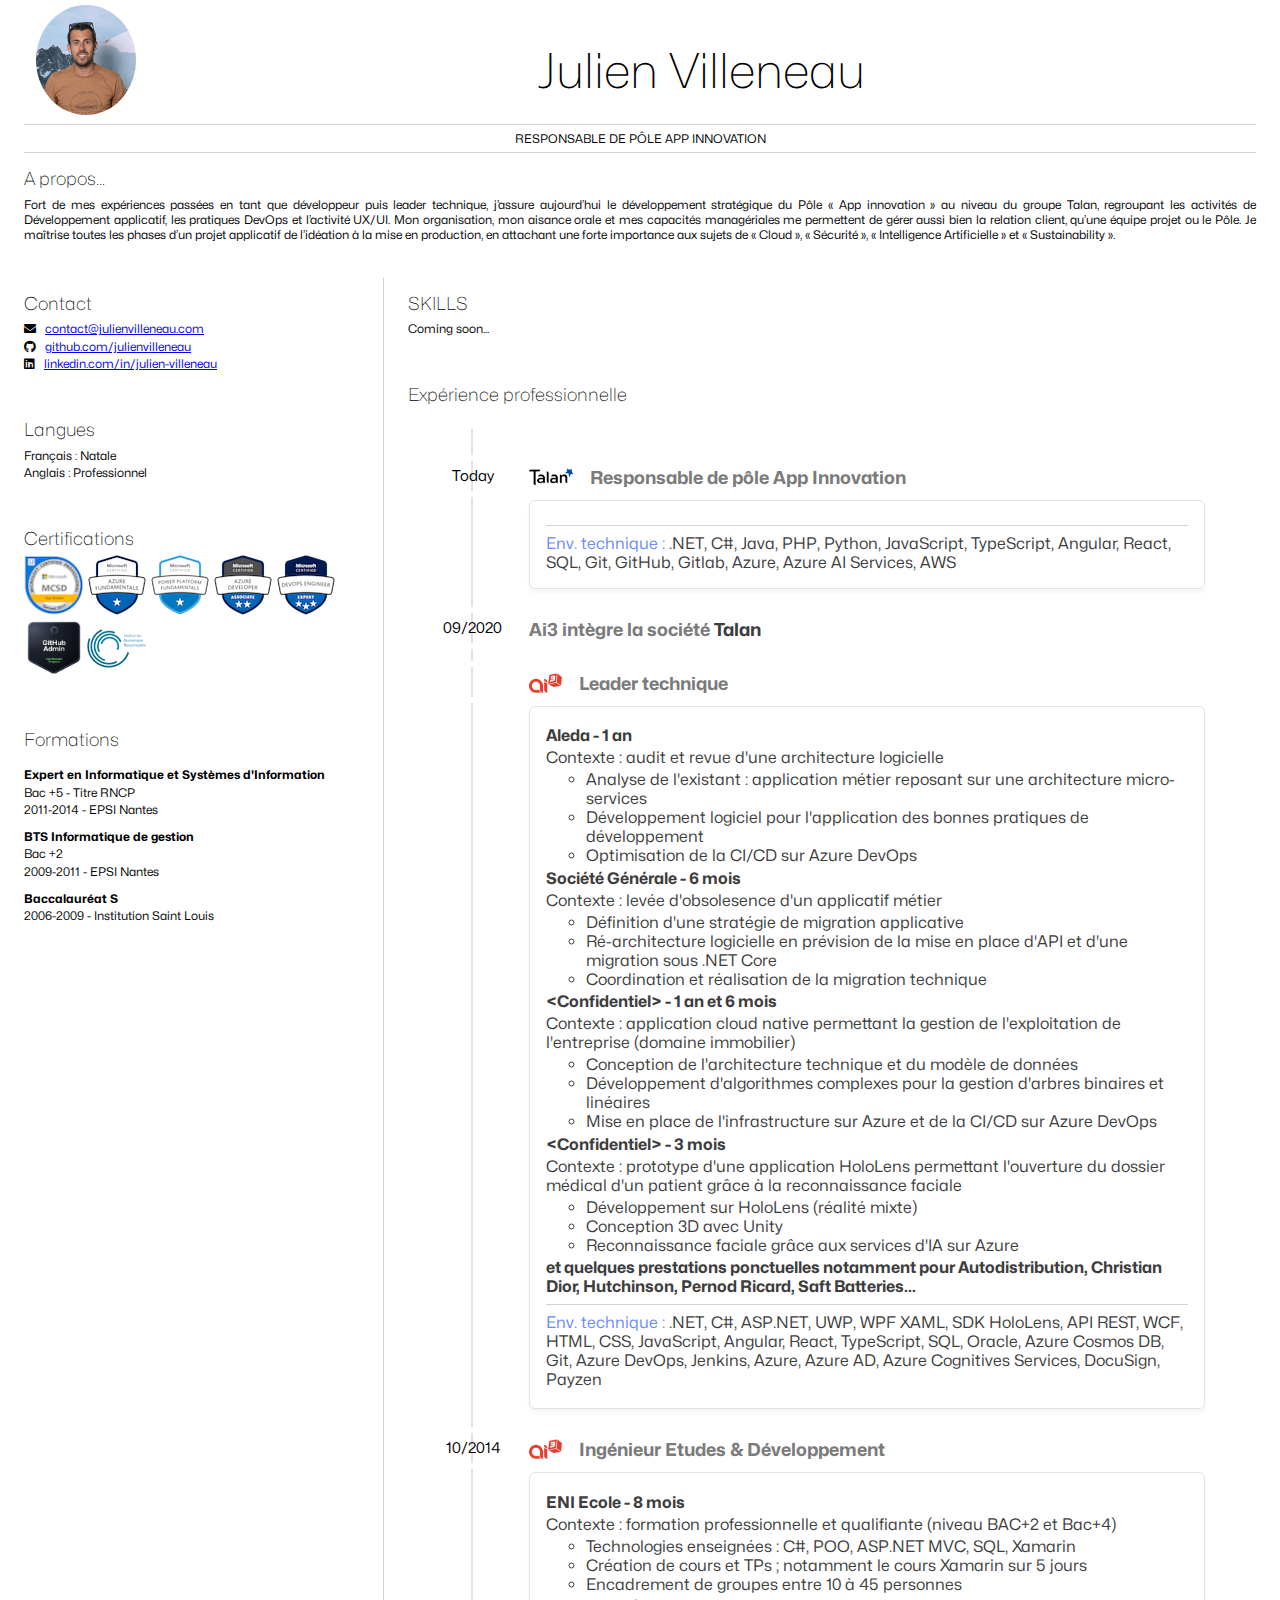
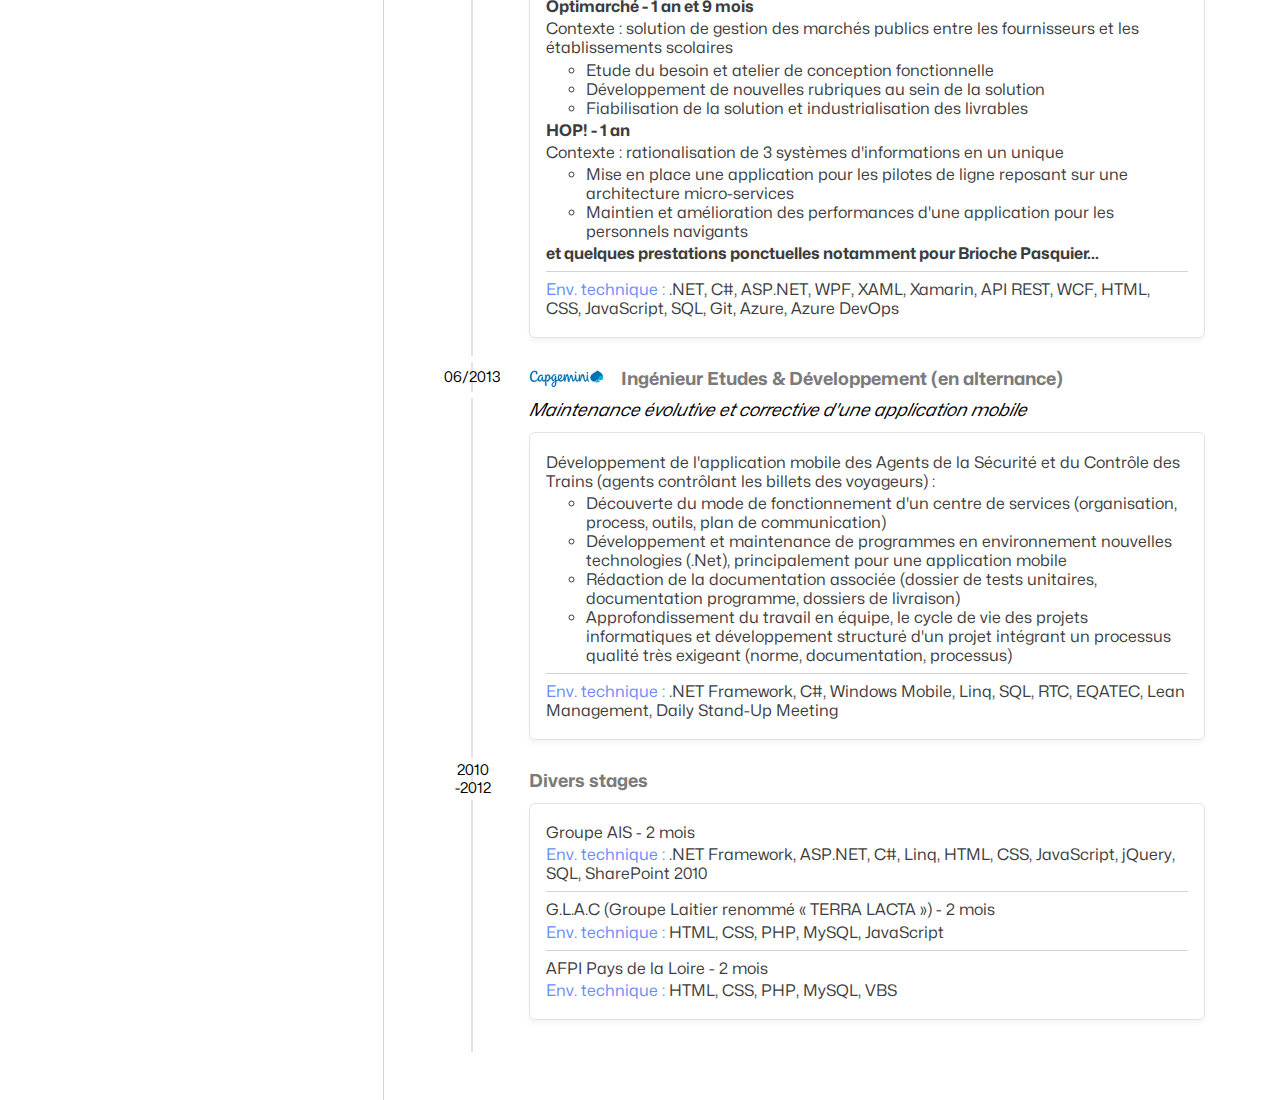
==== index.html @ 82734be6 "experience Ai3" ====
<html>
     <head>
         <link href="style.css" rel="stylesheet">
         <title>Resume - Julien Villeneau</title>
         <link rel="stylesheet" href="https://cdnjs.cloudflare.com/ajax/libs/font-awesome/5.15.4/css/all.min.css">
     </head>

     <body>
         <header id="header">
            <div id="headbandFirst">
                <div>
                    <img id="perso-img" src="images/perso-img.jpg" />
                </div>
                <div>
                    <!-- resume header with your name and title -->
                    <h1>Julien Villeneau</h1>
                </div>
            </div>
            <div id="headbandSecond">
                <hr>
                RESPONSABLE DE PÔLE APP INNOVATION
                <hr>
            </div>
            <h2>A propos...</h2>
            <p class="justify">
                Fort de mes expériences passées en tant que développeur puis leader technique, j’assure aujourd’hui le développement stratégique du Pôle « App innovation » au niveau du groupe Talan, regroupant les activités de Développement applicatif, les pratiques DevOps et l’activité UX/UI. Mon organisation, mon aisance orale et mes capacités managériales me permettent de gérer aussi bien la relation client, qu’une équipe projet ou le Pôle.
                Je maîtrise toutes les phases d’un projet applicatif de l’idéation à la mise en production, en attachant une forte importance aux sujets de « Cloud », « Sécurité », « Intelligence Artificielle » et « Sustainability ».
            </p>
         </header>
         <main>
             <article id="mainLeft">
                 <section>
                     <h2>Contact</h2>
                     <p>
                        <i class="fa fa-envelope" aria-hidden="true"></i>
                        <a href="mailto:contact@julienvilleneau.com">contact@julienvilleneau.com</a>
                    </p>
                    <p>
                        <i class="fab fa-github" aria-hidden="true"></i>
                        <a href="github.com/julienvilleneau">github.com/julienvilleneau</a>
                    </p>
                    <p>
                        <i class="fab fa-linkedin" aria-hidden="true"></i>
                        <a href="linkedin.com/linkedin-username">linkedin.com/in/julien-villeneau</a>
                    </p>
                 </section>
                 <section>
                     <h2>Langues</h2>
                     <p>Français : Natale</p>
                     <p>Anglais : Professionnel</p>
                 </section>
                 <section id="certifications">
                     <h2>Certifications</h2>
                     <div>
                        <a href="https://www.credly.com/badges/9dafcf2e-4735-42db-b8e2-ddba5136e9c0/public_url" target="_blank">
                            <img src="images/microsoft-mcsd.png" alt="Badge MCSA Certified" />
                        </a>
                        <a href="https://www.credly.com/badges/0b4e0e50-de7a-4691-a28b-0a7558fb9e6d/public_url" target="_blank">
                            <img src="images/microsoft-az-fund.png" alt="Badge Azure Fundamentals Certified" />
                        </a>
                        <a href="https://www.credly.com/badges/d56c9213-22e5-4b59-9905-d914c04358d9/public_url" target="_blank">
                            <img src="images/microsoft-pp-fund.png" alt="Badge PowerPlatform Fundamentals Certified" />
                        </a>
                        <a href="https://www.credly.com/badges/17152f99-b16f-4474-b5fd-a01e9ec42f08/public_url" target="_blank">
                            <img src="images/microsoft-az-dev.png" alt="Badge Azure Developer Certified" />
                        </a>
                        <a href="https://www.credly.com/badges/27715587-7c6f-4987-92cb-3a41583f3602/public_url" target="_blank">
                            <img src="images/microsoft-az-devops.png" alt="Badge Azure DevOps Certified" />
                        </a>
                        <a href="https://www.credly.com/badges/0f57ad84-e7b0-46fd-8ee7-fedb8a6c692c/public_url" target="_blank">
                            <img src="images/github-admin.png" alt="Badge GitHub Administration Certified" />
                        </a>
                        <a href="https://github.com/JulienVilleneau/resume/blob/main/docs/certif-inr-conception-responsable.pdf" target="_blank">
                            <img src="images/inr-conception-responsable.png" alt="Badge GitHub Administration Certified" />
                        </a>
                     </div>
                 </section>
                 <section id="formations">
                    <h2>Formations</h2>
                    <h3>Expert en Informatique et Systèmes d'Information</h3>
                    <p>Bac +5 - Titre RNCP</p>
                    <p>2011-2014 - EPSI Nantes</p>
                    <h3>BTS Informatique de gestion</h3>
                    <p>Bac +2</p>
                    <p>2009-2011 - EPSI Nantes</p>
                    <h3>Baccalauréat S</h3>
                    <p>2006-2009 - Institution Saint Louis</p>
                 </section>
             </article>
             <article id="mainRight">
                 <section>
                     <h2>SKILLS</h2>
                     <p>Coming soon...</p>
                 </section>
                 <section>
                    <h2>Expérience professionnelle</h2>
                    <ol class="timeline">
                        <li class="timeline-item">
                            <span class="timeline-item-date">Today</span>
                            <div class="timeline-item-wrapper">
                                <div class="timeline-item-description">
                                    <a href="https://www.talan.com">
                                        <i class="company-logo | small">
                                            <img src="./images/talan-logo.png" alt="logo Talan" />
                                        </i>
                                    </a>
                                    <span>Responsable de pôle App Innovation</span>
                                </div>
                                <div class="timeline-item-experience">
                                    <!-- <p><strong>Vinci, EDF Renouvelables et un client dans le domaine de la santé - 1 an</strong></p>
                                    <p>
                                        Contexte : développement et intégration d'applications dans Microsoft Teams sous la forme de Minimum Viable Product
                                        <ul>
                                            <li>Annuaire de contact collaboratif multi-tenant Azure</li>
                                            <li>Interface conversationnelle pour répondre aux questions des collaborateurs (FAQ)</li>
                                            <li>Traçabilité des échanges entre le personnel médical</li>
                                        </ul>
                                    </p> -->
                                    <hr>
                                    <span class="color-blue">Env. technique :</span> .NET, C#, Java, PHP, Python, JavaScript, TypeScript, Angular, React, SQL, Git, GitHub, Gitlab, Azure, Azure AI Services, AWS
                                </div>
                            </div>
                        </li>
                        <li class="timeline-item">
                            <span class="timeline-item-date">09/2020</span>
                            <div class="timeline-item-wrapper">
                                <div class="timeline-item-description">
                                    <span class="one-line">Ai3 intègre la société <a href="https://www.talan.com">Talan</a></span>
                                </div>
                            </div>
                        </li>
                        <li class="timeline-item">
                            <span class="timeline-item-date">&nbsp;</span>
                            <div class="timeline-item-wrapper">
                                <div class="timeline-item-description">
                                    <a href="https://www.talan.com">
                                        <i class="company-logo | small">
                                            <img src="./images/ai3-logo.png" alt="logo Ai3" />
                                        </i>
                                    </a>
                                    <span>Leader technique</span>
                                </div>
                                <div class="timeline-item-experience">
                                    <p><strong>Aleda - 1 an</strong></p>
                                    <p>
                                        Contexte : audit et revue d'une architecture logicielle
                                        <ul>
                                            <li>Analyse de l'existant : application métier reposant sur une architecture micro-services</li>
                                            <li>Développement logiciel pour l'application des bonnes pratiques de développement</li>
                                            <li>Optimisation de la CI/CD sur Azure DevOps</li>
                                        </ul>
                                    </p>
                                    <p><strong>Société Générale - 6 mois</strong></p>
                                    <p>
                                        Contexte : levée d'obsolesence d'un applicatif métier
                                        <ul>
                                            <li>Définition d'une stratégie de migration applicative</li>
                                            <li>Ré-architecture logicielle en prévision de la mise en place d'API et d'une migration sous .NET Core</li>
                                            <li>Coordination et réalisation de la migration technique</li>
                                        </ul>
                                    </p>
                                    <p><strong>&#60;Confidentiel&#62; - 1 an et 6 mois</strong></p>
                                    <p>
                                        Contexte : application cloud native permettant la gestion de l'exploitation de l'entreprise (domaine immobilier)
                                        <ul>
                                            <li>Conception de l'architecture technique et du modèle de données</li>
                                            <li>Développement d'algorithmes complexes pour la gestion d'arbres binaires et linéaires</li>
                                            <li>Mise en place de l'infrastructure sur Azure et de la CI/CD sur Azure DevOps</li>
                                        </ul>
                                    </p>
                                    <p><strong>&#60;Confidentiel&#62; - 3 mois</strong></p>
                                    <p>
                                        Contexte : prototype d'une application HoloLens permettant l'ouverture du dossier médical d'un patient grâce à la reconnaissance faciale
                                        <ul>
                                            <li>Développement sur HoloLens (réalité mixte)</li>
                                            <li>Conception 3D avec Unity</li>
                                            <li>Reconnaissance faciale grâce aux services d'IA sur Azure</li>
                                        </ul>
                                    </p>
                                    <p><strong>et quelques prestations ponctuelles notamment pour Autodistribution, Christian Dior, Hutchinson, Pernod Ricard, Saft Batteries...</strong></p>
                                    <hr>
                                    <p>
                                        <span class="color-blue">Env. technique :</span> .NET, C#, ASP.NET, UWP, WPF XAML, SDK HoloLens, API REST, WCF, HTML, CSS, JavaScript, Angular, React, TypeScript, SQL, Oracle, Azure Cosmos DB, Git, Azure DevOps, Jenkins, Azure, Azure AD, Azure Cognitives Services, DocuSign, Payzen
                                    </p>
                                </div>
                            </div>
                        </li>
                        <li class="timeline-item">
                            <span class="timeline-item-date">10/2014</span>
                            <div class="timeline-item-wrapper">
                                <div class="timeline-item-description">
                                    <a href="https://www.talan.com">
                                        <i class="company-logo | small">
                                            <img src="./images/ai3-logo.png" alt="logo Ai3" />
                                        </i>
                                    </a>
                                    <span>Ingénieur Etudes & Développement</span>
                                </div>
                                <div class="timeline-item-experience">
                                    <p><strong>ENI Ecole - 8 mois</strong></p>
                                    <p>
                                        Contexte : formation professionnelle et qualifiante (niveau BAC+2 et Bac+4)
                                        <ul>
                                            <li>Technologies enseignées : C#, POO, ASP.NET MVC, SQL, Xamarin</li>
                                            <li>Création de cours et TPs ; notamment le cours Xamarin sur 5 jours</li>
                                            <li>Encadrement de groupes entre 10 à 45 personnes</li>
                                        </ul>
                                    </p>
                                    <p><strong>Optimarché - 1 an et 9 mois</strong></p>
                                    <p>
                                        Contexte : solution de gestion des marchés publics entre les fournisseurs et les établissements scolaires
                                        <ul>
                                            <li>Etude du besoin et atelier de conception fonctionnelle</li>
                                            <li>Développement de nouvelles rubriques au sein de la solution</li>
                                            <li>Fiabilisation de la solution et industrialisation des livrables</li>
                                        </ul>
                                    </p>
                                    <p><strong>HOP! - 1 an</strong></p>
                                    <p>
                                        Contexte : rationalisation de 3 systèmes d'informations en un unique
                                        <ul>
                                            <li>Mise en place une application pour les pilotes de ligne reposant sur une architecture micro-services</li>
                                            <li>Maintien et amélioration des performances d'une application pour les personnels navigants</li>
                                        </ul>
                                    </p>
                                    <p><strong>et quelques prestations ponctuelles notamment pour Brioche Pasquier...</strong></p>
                                    <hr>
                                    <p>
                                        <span class="color-blue">Env. technique :</span> .NET, C#, ASP.NET, WPF, XAML, Xamarin, API REST, WCF, HTML, CSS, JavaScript, SQL, Git, Azure, Azure DevOps
                                    </p>
                                </div>
                            </div>
                        </li>
                        <li class="timeline-item">
                            <span class="timeline-item-date">06/2013</span>
                            <div class="timeline-item-wrapper">
                                <div class="timeline-item-description">
                                    <a href="https://www.talan.com">
                                        <i class="company-logo">
                                            <img src="./images/capgemini-logo.png" alt="logo Capgemini" />
                                        </i>
                                    </a>
                                    <span>Ingénieur Etudes & Développement (en alternance)</span>
                                </div>
                                <div class="timeline-item-subject">
                                    Maintenance évolutive et corrective d'une application mobile
                                </div>
                                <div class="timeline-item-experience">
                                    <p>
                                        Développement de l'application mobile des Agents de la Sécurité et du Contrôle des Trains (agents contrôlant les billets des voyageurs) :
                                        <ul>
                                            <li>Découverte du mode de fonctionnement d'un centre de services (organisation, process, outils, plan de communication)</li>
                                            <li>Développement et maintenance de programmes en environnement nouvelles technologies (.Net), principalement pour une application mobile</li>
                                            <li>Rédaction de la documentation associée (dossier de tests unitaires, documentation programme, dossiers de livraison)</li>
                                            <li>Approfondissement du travail en équipe, le cycle de vie des projets informatiques et développement structuré d'un projet intégrant un processus qualité très exigeant (norme, documentation, processus)</li>
                                        </ul>
                                        <hr>
                                        <span class="color-blue">Env. technique :</span> .NET Framework, C#, Windows Mobile, Linq, SQL, RTC, EQATEC, Lean Management, Daily Stand-Up Meeting
                                    </p>
                                </div>
                            </div>
                        </li>
                        <li class="timeline-item">
                            <span class="timeline-item-date">2010 -2012</span>
                            <div class="timeline-item-wrapper">
                                <div class="timeline-item-description">
                                    <span>Divers stages</span>
                                </div>
                                <div class="timeline-item-experience">
                                    <div id="internship">
                                        <p>Groupe AIS - 2 mois</p>
                                        <p><span class="color-blue">Env. technique :</span> .NET Framework, ASP.NET, C#, Linq, HTML, CSS, JavaScript, jQuery, SQL, SharePoint 2010</p>
                                        <hr>
                                        <p>G.L.A.C (Groupe Laitier renommé « TERRA LACTA ») - 2 mois</p>
                                        <p><span class="color-blue">Env. technique :</span> HTML, CSS, PHP, MySQL, JavaScript</p>
                                        <hr>
                                        <p>AFPI Pays de la Loire - 2 mois</p>
                                        <p><span class="color-blue">Env. technique :</span> HTML, CSS, PHP, MySQL, VBS</p>
                                    </div>
                                </div>
                            </div>
                        </li>
                    </ol>
                 </section>
             </article>
         </main>
     </body>
 </html>
---- style.css ----
@font-face {
    font-family: MonaSans;
    src: url('fonts/Mona-Sans.woff2');
}

:root {
	--c-grey-100: #f4f6f8;
	--c-grey-200: #e3e3e3;
	--c-grey-300: #b2b2b2;
	--c-grey-400: #7b7b7b;
	--c-grey-500: #3d3d3d;

    --c-grey-light: lightgray;

	--c-blue-500: #688afd;
}

body {
    font-family: MonaSans, 'Segoe UI', Tahoma, Geneva, Verdana, sans-serif;
    font-size: 12px;
    max-width: 1280px;
    margin: auto;
}

h1, h2, h3 {
    font-weight: 100;
    margin-bottom: 0;
}

h1 {
    font-size: 4em;
    padding-top: .2em;
    padding-bottom: .4em;
}

h2 {
    font-size: 1.5em;
    padding-bottom: .3em;
}

h3 {
    font-size: 1em;
    padding-bottom: 1em;
}

main {
    display: grid;
    grid-template-columns: 30% 70%;
    margin-top: 3em;
}

header {
    text-align: center;
    margin: auto 2em;
}

#header > h1 {
    font-family: MonaSans;
    font-weight: 600;
}

#header > h2 {
    text-align: left;
}

#headbandFirst {
    display: grid;
    grid-template-columns: 10% 90%;
}

#perso-img {
    margin-top: 5px;
    border-radius: 50%;
    width: 100px;
}

#contact {
    margin: 0 auto;
    text-align: left;
    border: 1px solid;
}

section {
    margin: auto 1em 4em 2em;
}

i {
    margin-right: .5em;
}

p {
    margin: .2em auto
}

hr {
    border: none;
    background-color: var(--c-grey-light);
    height: 1px;
}

.justify {
    text-align: justify;
}

#mainLeft {
    border-right: 1px solid var(--c-grey-light);
}

#certifications a {
    text-decoration: none;
}

#certifications img {
    width: 60px;
    height: 60px;
}

#formations > h3 {
    padding-bottom: 0;
    font-weight: 700;
}


/* Timeline - Start */

.timeline {
	width: 85%;
	max-width: 700px;
	margin-left: auto;
	margin-right: auto;
	display: flex;
	flex-direction: column;
	padding: 32px 0 32px 32px;
	border-left: 2px solid var(--c-grey-200);
	font-size: 1.125rem;
}

.timeline-item {
	display: flex;
	gap: 24px;
	& + * {
		margin-top: 24px;
	}
}

.timeline-item-date {
	display: flex;
	align-items: center;
	justify-content: center;
	width: 65px;
	height: 30px;
	margin-left: -65px;
	flex-shrink: 0;
	overflow: hidden;
	box-shadow: 0 0 0 6px #fff;
    font-size: 15px;
    text-align: center;
}

.timeline-item-description {
	display: flex;
	padding-top: 6px;
	gap: 8px;
	color: var(--c-grey-400);
    font-weight: 700;

	img {
		flex-shrink: 0;
	}
	a {
		color: var(--c-grey-500);
		text-decoration: none;
		&:hover,
		&:focus {
            outline: 0;
			color: var(--c-blue-500);
		}
	}
}

.company-logo {
	display: flex;
	justify-content: center;
	border-radius: 10%;
	overflow: hidden;
    flex-shrink: 0;
	height: 20px;

	img {
		object-fit: fill;
	}
}

.timeline-item-subject {
    font-style: italic;
    padding-top: 10px;
}

.timeline-item-experience {
	margin-top: 12px;
	color: var(--c-grey-500);
	border: 1px solid var(--c-grey-200);
	box-shadow: 0 4px 4px 0 var(--c-grey-100);
	border-radius: 6px;
	padding: 16px;
	font-size: 1rem;

    internship >  {
        font-weight: 700;
    }
}

.color-blue {
    color: var(--c-blue-500);
}

/* Timeline - End */
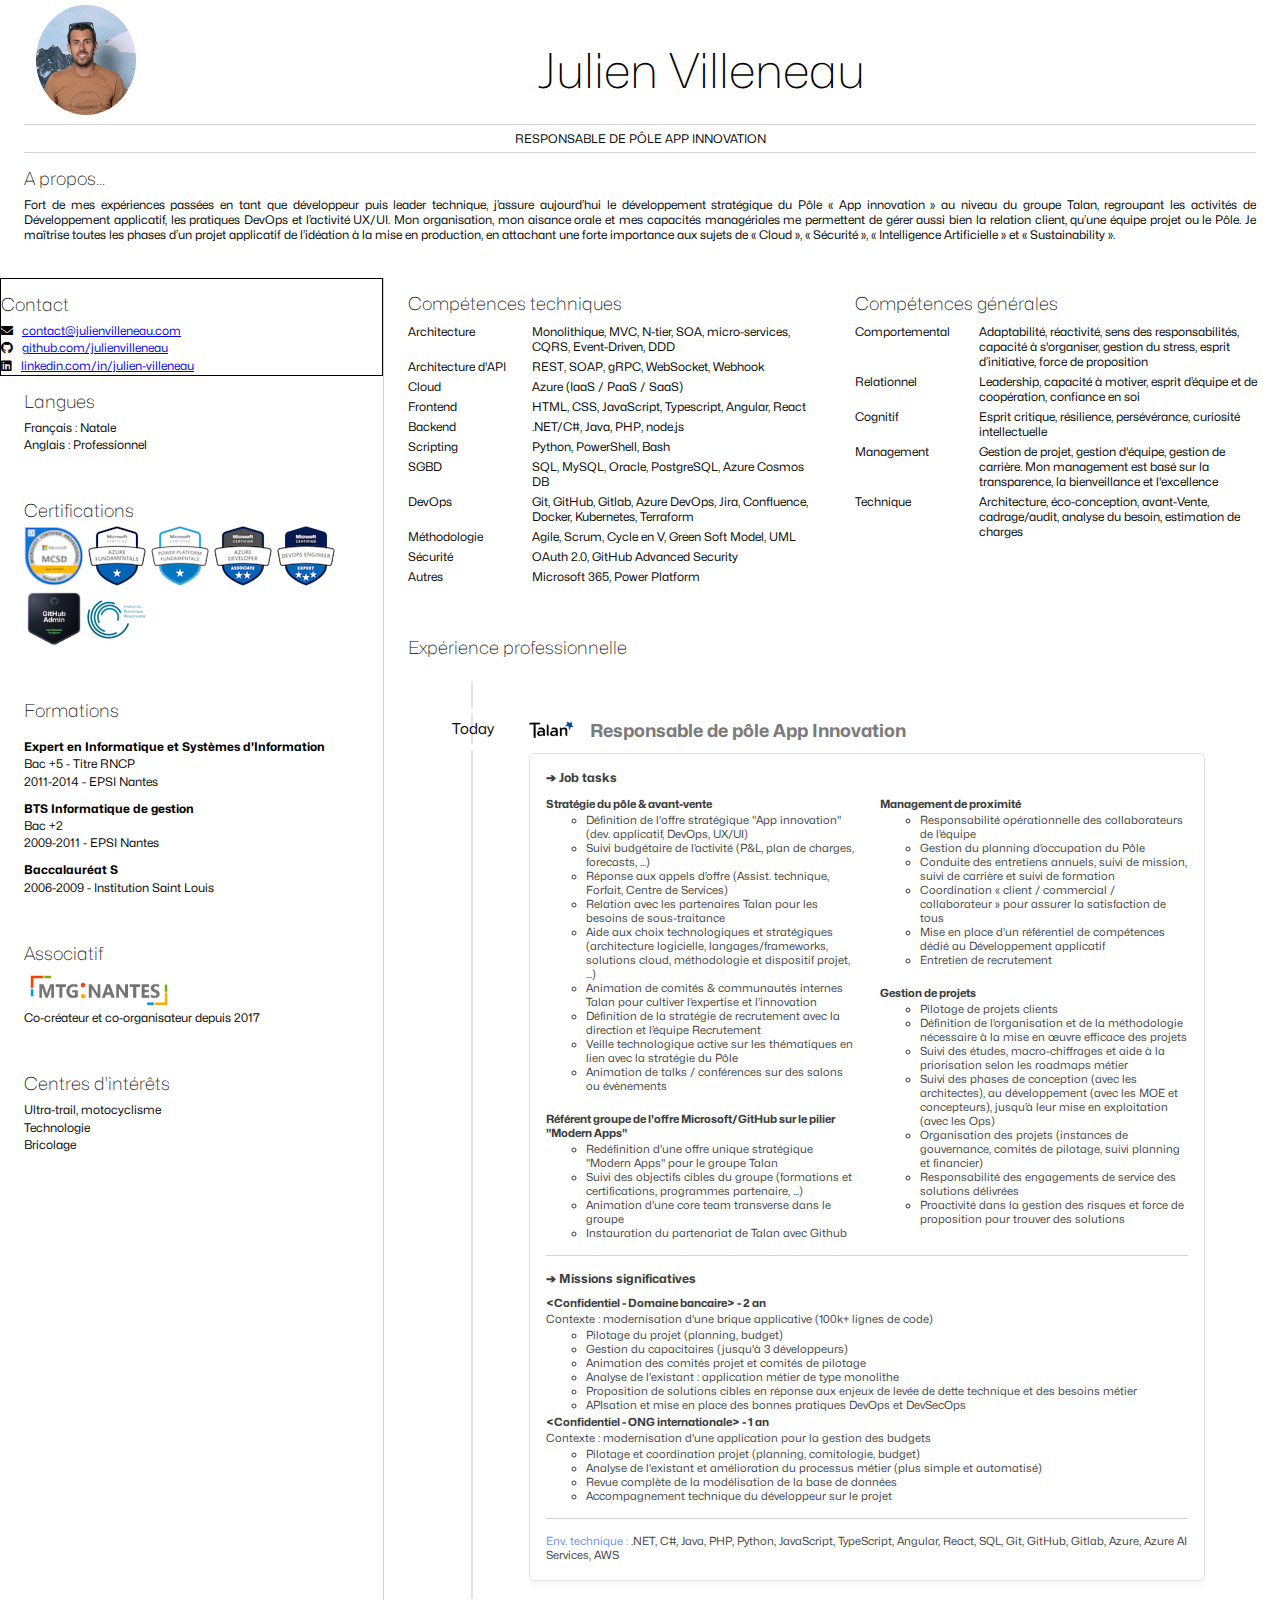
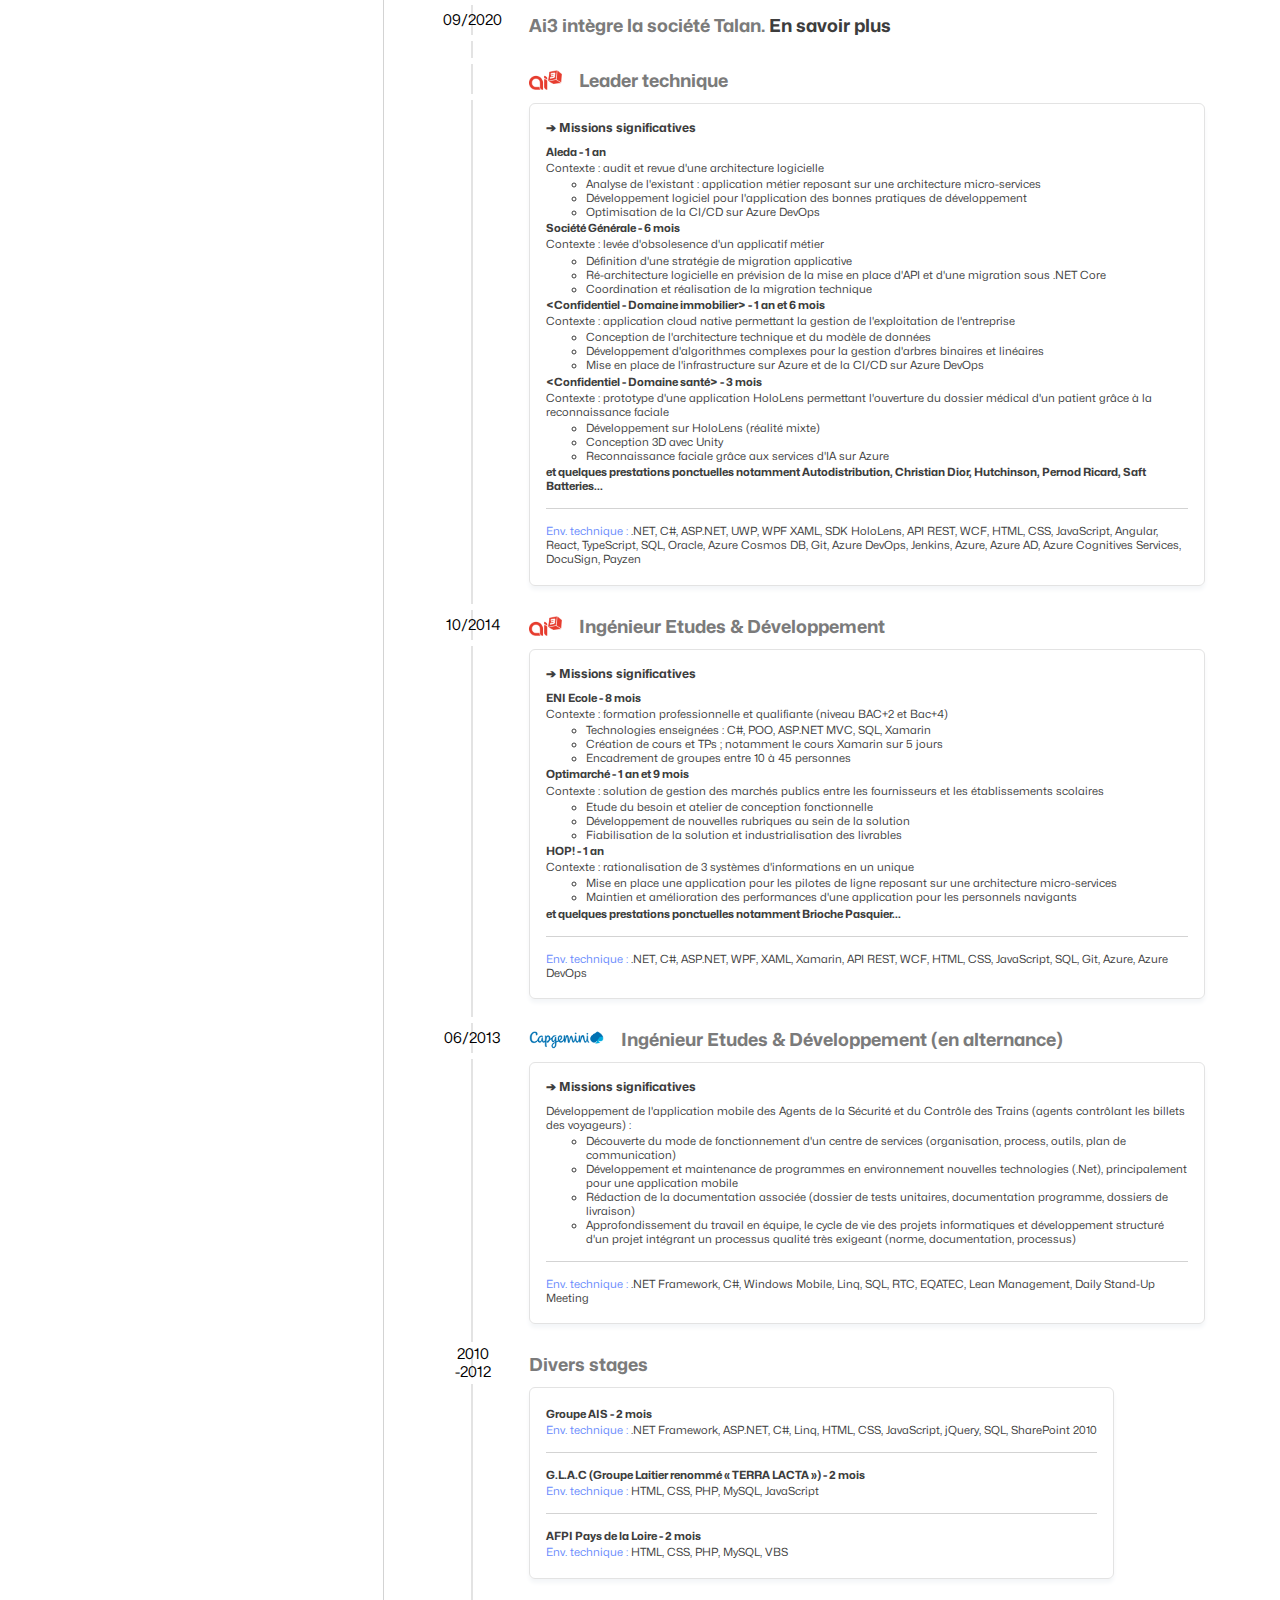
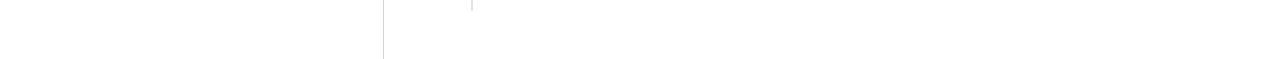
==== commit 6045a3a8: "Add work experience, skills, association & hobbies" ====
--- a/index.html
+++ b/index.html
@@ -1,10 +1,10 @@
+<!DOCTYPE html>
 <html>
      <head>
-         <link href="style.css" rel="stylesheet">
-         <title>Resume - Julien Villeneau</title>
-         <link rel="stylesheet" href="https://cdnjs.cloudflare.com/ajax/libs/font-awesome/5.15.4/css/all.min.css">
+            <link href="style.css" rel="stylesheet">
+            <title>Julien Villeneau - Resume</title>
+            <link rel="stylesheet" href="https://cdnjs.cloudflare.com/ajax/libs/font-awesome/5.15.4/css/all.min.css">
      </head>
-
      <body>
          <header id="header">
             <div id="headbandFirst">
@@ -12,10 +12,14 @@
                     <img id="perso-img" src="images/perso-img.jpg" />
                 </div>
                 <div>
-                    <!-- resume header with your name and title -->
                     <h1>Julien Villeneau</h1>
                 </div>
             </div>
+            <!-- <div>
+                <form id="form1">
+                    <input type="button" onclick="window.print();" value="Imprimer" id="export pdf" />
+                </form>
+            </div> -->
             <div id="headbandSecond">
                 <hr>
                 RESPONSABLE DE PÔLE APP INNOVATION
@@ -29,7 +33,7 @@
          </header>
          <main>
              <article id="mainLeft">
-                 <section>
+                 <section id="contact">
                      <h2>Contact</h2>
                      <p>
                         <i class="fa fa-envelope" aria-hidden="true"></i>
@@ -44,7 +48,7 @@
                         <a href="linkedin.com/linkedin-username">linkedin.com/in/julien-villeneau</a>
                     </p>
                  </section>
-                 <section>
+                 <section id="languages">
                      <h2>Langues</h2>
                      <p>Français : Natale</p>
                      <p>Anglais : Professionnel</p>
@@ -86,15 +90,106 @@
                     <h3>Baccalauréat S</h3>
                     <p>2006-2009 - Institution Saint Louis</p>
                  </section>
+                 <section id="associative">
+                    <h2>Associatif</h2>
+                    <div>
+                        <a href="https://www.meetup.com/fr-FR/mtg-nantes" target="_blank">
+                            <img src="./images/mtg-nantes.png" alt="logo du MTG Nantes" width="150" />
+                        </a>
+                        <p>Co-créateur et co-organisateur depuis 2017</p>
+                    </div>
+                 </section>
+                 <section id="hobbies">
+                    <h2>Centres d'intérêts</h2>
+                    <p>Ultra-trail, motocyclisme</p>
+                    <p>Technologie</p>
+                    <p>Bricolage</p>
+                 </section>
              </article>
              <article id="mainRight">
                  <section>
-                     <h2>SKILLS</h2>
-                     <p>Coming soon...</p>
+                    <div id="skills">
+                        <div>
+                            <h2>Compétences techniques</h2>
+                            <div class="skills-grid">
+                                <div class="skills-grid-row">
+                                    <div>Architecture</div>
+                                    <div>Monolithique, MVC, N-tier, SOA, micro-services, CQRS, Event-Driven, DDD</div>
+                                </div>
+                                <div class="skills-grid-row">
+                                    <div>Architecture d'API</div>
+                                    <div>REST, SOAP, gRPC, WebSocket, Webhook</div>
+                                </div>
+                                <div class="skills-grid-row">
+                                    <div>Cloud</div>
+                                    <div>Azure (IaaS / PaaS / SaaS)</div>
+                                </div>
+                                <div class="skills-grid-row">
+                                    <div>Frontend</div>
+                                    <div>HTML, CSS, JavaScript, Typescript, Angular, React</div>
+                                </div>
+                                <div class="skills-grid-row">
+                                    <div>Backend</div>
+                                    <div>.NET/C#, Java, PHP, node.js</div>
+                                </div>
+                                <div class="skills-grid-row">
+                                    <div>Scripting</div>
+                                    <div>Python, PowerShell, Bash</div>
+                                </div>
+                                <div class="skills-grid-row">
+                                    <div>SGBD</div>
+                                    <div>SQL, MySQL, Oracle, PostgreSQL, Azure Cosmos DB</div>
+                                </div>
+                                <div class="skills-grid-row">
+                                    <div>DevOps</div>
+                                    <div>Git, GitHub, Gitlab, Azure DevOps, Jira, Confluence, Docker, Kubernetes, Terraform</div>
+                                </div>
+                                <div class="skills-grid-row">
+                                    <div>Méthodologie</div>
+                                    <div>Agile, Scrum, Cycle en V, Green Soft Model, UML</div>
+                                </div>
+                                <div class="skills-grid-row">
+                                    <div>Sécurité</div>
+                                    <div>OAuth 2.0, GitHub Advanced Security</div>
+                                </div>
+                                <div class="skills-grid-row">
+                                    <div>Autres</div>
+                                    <div>Microsoft 365, Power Platform</div>
+                                </div>
+                            </div>
+                        </div>
+                        <div></div>
+                        <div>
+                            <h2>Compétences générales</h2>
+                            <div class="skills-grid">
+                                <div class="skills-grid-row">
+                                    <div>Comportemental</div>
+                                    <div>Adaptabilité, réactivité, sens des responsabilités, capacité à s'organiser, gestion du stress, esprit d’initiative, force de proposition</div>
+                                </div>
+                                <div class="skills-grid-row">
+                                    <div>Relationnel</div>
+                                    <div>Leadership, capacité à motiver, esprit d’équipe et de coopération, confiance en soi</div>
+                                </div>
+                                <div class="skills-grid-row">
+                                    <div>Cognitif</div>
+                                    <div>Esprit critique, résilience, persévérance, curiosité intellectuelle</div>
+                                </div>
+                                <div class="skills-grid-row">
+                                    <div>Management</div>
+                                    <div>Gestion de projet, gestion d'équipe, gestion de carrière. Mon management est basé sur la transparence, la bienveillance et l'excellence</div>
+                                </div>
+                                <div class="skills-grid-row">
+                                    <div>Technique</div>
+                                    <div>Architecture, éco-conception, avant-Vente, cadrage/audit, analyse du besoin, estimation de charges</div>
+                                </div>
+                            </div>
+                        </div>
+                    </div>
                  </section>
                  <section>
                     <h2>Expérience professionnelle</h2>
                     <ol class="timeline">
+                        <!-- Talan Responsable de Pôle -->
                         <li class="timeline-item">
                             <span class="timeline-item-date">Today</span>
                             <div class="timeline-item-wrapper">
@@ -107,28 +202,95 @@
                                     <span>Responsable de pôle App Innovation</span>
                                 </div>
                                 <div class="timeline-item-experience">
-                                    <!-- <p><strong>Vinci, EDF Renouvelables et un client dans le domaine de la santé - 1 an</strong></p>
+                                    <h4>&#x2794; Job tasks</h4>
+                                    <div class="timeline-item-experience-two-column">
+                                        <div>
+                                            <p><strong>Stratégie du pôle & avant-vente</strong></p>
+                                            <ul>
+                                                <li>Définition de l'offre stratégique "App innovation" (dev. applicatif, DevOps, UX/UI)</li>
+                                                <li>Suivi budgétaire de l’activité (P&L, plan de charges, forecasts, ...)</li>
+                                                <li>Réponse aux appels d’offre (Assist. technique, Forfait, Centre de Services)</li>
+                                                <li>Relation avec les partenaires Talan pour les besoins de sous-traitance</li>
+                                                <li>Aide aux choix technologiques et stratégiques (architecture logicielle, langages/frameworks, solutions cloud, méthodologie et dispositif projet, ...)</li>
+                                                <li>Animation de comités & communautés internes Talan pour cultiver l’expertise et l’innovation</li>
+                                                <li>Définition de la stratégie de recrutement avec la direction et l’équipe Recrutement</li>
+                                                <li>Veille technologique active sur les thématiques en lien avec la stratégie du Pôle</li>
+                                                <li>Animation de talks / conférences sur des salons ou évènements</li>
+                                            </ul>
+                                            <p>&nbsp;</p>
+                                            <p><strong>Référent groupe de l'offre Microsoft/GitHub sur le pilier "Modern Apps"</strong></p>
+                                            <ul>
+                                                <li>Redéfinition d'une offre unique stratégique "Modern Apps" pour le groupe Talan</li>
+                                                <li>Suivi des objectifs cibles du groupe (formations et certifications, programmes partenaire, ...)</li>
+                                                <li>Animation d'une core team transverse dans le groupe</li>
+                                                <li>Instauration du partenariat de Talan avec Github</li>
+                                            </ul>
+                                        </div>
+                                        <div></div>
+                                        <div>
+                                            <p><strong>Management de proximité</strong></p>
+                                            <ul>
+                                                <li>Responsabilité opérationnelle des collaborateurs de l’équipe</li>
+                                                <li>Gestion du planning d’occupation du Pôle</li>
+                                                <li>Conduite des entretiens annuels, suivi de mission, suivi de carrière et suivi de formation</li>
+                                                <li>Coordination « client / commercial / collaborateur » pour assurer la satisfaction de tous</li>
+                                                <li>Mise en place d’un référentiel de compétences dédié au Développement applicatif</li>
+                                                <li>Entretien de recrutement</li>
+                                            </ul>
+                                            <p>&nbsp;</p>
+                                            <p><strong>Gestion de projets</strong></p>
+                                            <ul>
+                                                <li>Pilotage de projets clients</li>
+                                                <li>Définition de l’organisation et de la méthodologie nécessaire à la mise en œuvre efficace des projets</li>
+                                                <li>Suivi des études, macro-chiffrages et aide à la priorisation selon les roadmaps métier</li>
+                                                <li>Suivi des phases de conception (avec les architectes), au développement (avec les MOE et concepteurs), jusqu’à leur mise en exploitation (avec les Ops)</li>
+                                                <li>Organisation des projets (instances de gouvernance, comités de pilotage, suivi planning et financier)</li>
+                                                <li>Responsabilité des engagements de service des solutions délivrées</li>
+                                                <li>Proactivité dans la gestion des risques et force de proposition pour trouver des solutions</li>
+                                            </ul>
+                                        </div>
+                                    </div>
+                                    <hr class="hr-margin-15">
+                                    <div>
+                                        <h4>&#x2794; Missions significatives</h4>
+                                        <p><strong>&#60;Confidentiel - Domaine bancaire&#62; - 2 an</strong></p>
+                                        <p>Contexte : modernisation d'une brique applicative (100k+ lignes de code)</p>
+                                        <ul>
+                                            <li>Pilotage du projet (planning, budget)</li>
+                                            <li>Gestion du capacitaires (jusqu'à 3 développeurs)</li>
+                                            <li>Animation des comités projet et comités de pilotage</li>
+                                            <li>Analyse de l'existant : application métier de type monolithe</li>
+                                            <li>Proposition de solutions cibles en réponse aux enjeux de levée de dette technique et des besoins métier</li>
+                                            <li>APIsation et mise en place des bonnes pratiques DevOps et DevSecOps</li>
+                                        </ul>
+                                        <p><strong>&#60;Confidentiel - ONG internationale&#62; - 1 an</strong></p>
+                                        <p>Contexte : modernisation d'une application pour la gestion des budgets</p>
+                                        <ul>
+                                            <li>Pilotage et coordination projet (planning, comitologie, budget)</li>
+                                            <li>Analyse de l'existant et amélioration du processus métier (plus simple et automatisé)</li>
+                                            <li>Revue complète de la modélisation de la base de données</li>
+                                            <li>Accompagnement technique du développeur sur le projet</li>
+                                        </ul>
+                                    </div>
+                                    <hr class="hr-margin-15">
                                     <p>
-                                        Contexte : développement et intégration d'applications dans Microsoft Teams sous la forme de Minimum Viable Product
-                                        <ul>
-                                            <li>Annuaire de contact collaboratif multi-tenant Azure</li>
-                                            <li>Interface conversationnelle pour répondre aux questions des collaborateurs (FAQ)</li>
-                                            <li>Traçabilité des échanges entre le personnel médical</li>
-                                        </ul>
-                                    </p> -->
-                                    <hr>
-                                    <span class="color-blue">Env. technique :</span> .NET, C#, Java, PHP, Python, JavaScript, TypeScript, Angular, React, SQL, Git, GitHub, Gitlab, Azure, Azure AI Services, AWS
-                                </div>
-                            </div>
-                        </li>
+                                        <span class="color-blue">Env. technique :</span> .NET, C#, Java, PHP, Python, JavaScript, TypeScript, Angular, React, SQL, Git, GitHub, Gitlab, Azure, Azure AI Services, AWS
+                                    </p>
+                                </div>
+                            </div>
+                        </li>
+                        <!-- Ai3 intègre Talan -->
                         <li class="timeline-item">
                             <span class="timeline-item-date">09/2020</span>
                             <div class="timeline-item-wrapper">
                                 <div class="timeline-item-description">
-                                    <span class="one-line">Ai3 intègre la société <a href="https://www.talan.com">Talan</a></span>
-                                </div>
-                            </div>
-                        </li>
+                                    <p>
+                                        <span class="one-line">Ai3 intègre la société Talan. <a href="https://talan.com/actualites/detail-actualites/news/talan-is-merging-with-ai3-to-become-a-leader-in-cloud-and-modern-workplace-solutions/">En savoir plus</a></span>
+                                    </p>
+                                </div>
+                            </div>
+                        </li>
+                        <!-- Ai3 Lead technique -->
                         <li class="timeline-item">
                             <span class="timeline-item-date">&nbsp;</span>
                             <div class="timeline-item-wrapper">
@@ -141,50 +303,44 @@
                                     <span>Leader technique</span>
                                 </div>
                                 <div class="timeline-item-experience">
+                                    <h4>&#x2794; Missions significatives</h4>
                                     <p><strong>Aleda - 1 an</strong></p>
-                                    <p>
-                                        Contexte : audit et revue d'une architecture logicielle
-                                        <ul>
-                                            <li>Analyse de l'existant : application métier reposant sur une architecture micro-services</li>
-                                            <li>Développement logiciel pour l'application des bonnes pratiques de développement</li>
-                                            <li>Optimisation de la CI/CD sur Azure DevOps</li>
-                                        </ul>
-                                    </p>
+                                    <p>Contexte : audit et revue d'une architecture logicielle</p>
+                                    <ul>
+                                        <li>Analyse de l'existant : application métier reposant sur une architecture micro-services</li>
+                                        <li>Développement logiciel pour l'application des bonnes pratiques de développement</li>
+                                        <li>Optimisation de la CI/CD sur Azure DevOps</li>
+                                    </ul>
                                     <p><strong>Société Générale - 6 mois</strong></p>
-                                    <p>
-                                        Contexte : levée d'obsolesence d'un applicatif métier
-                                        <ul>
-                                            <li>Définition d'une stratégie de migration applicative</li>
-                                            <li>Ré-architecture logicielle en prévision de la mise en place d'API et d'une migration sous .NET Core</li>
-                                            <li>Coordination et réalisation de la migration technique</li>
-                                        </ul>
-                                    </p>
-                                    <p><strong>&#60;Confidentiel&#62; - 1 an et 6 mois</strong></p>
-                                    <p>
-                                        Contexte : application cloud native permettant la gestion de l'exploitation de l'entreprise (domaine immobilier)
-                                        <ul>
-                                            <li>Conception de l'architecture technique et du modèle de données</li>
-                                            <li>Développement d'algorithmes complexes pour la gestion d'arbres binaires et linéaires</li>
-                                            <li>Mise en place de l'infrastructure sur Azure et de la CI/CD sur Azure DevOps</li>
-                                        </ul>
-                                    </p>
-                                    <p><strong>&#60;Confidentiel&#62; - 3 mois</strong></p>
-                                    <p>
-                                        Contexte : prototype d'une application HoloLens permettant l'ouverture du dossier médical d'un patient grâce à la reconnaissance faciale
-                                        <ul>
-                                            <li>Développement sur HoloLens (réalité mixte)</li>
-                                            <li>Conception 3D avec Unity</li>
-                                            <li>Reconnaissance faciale grâce aux services d'IA sur Azure</li>
-                                        </ul>
-                                    </p>
-                                    <p><strong>et quelques prestations ponctuelles notamment pour Autodistribution, Christian Dior, Hutchinson, Pernod Ricard, Saft Batteries...</strong></p>
-                                    <hr>
+                                    <p>Contexte : levée d'obsolesence d'un applicatif métier</p>
+                                    <ul>
+                                        <li>Définition d'une stratégie de migration applicative</li>
+                                        <li>Ré-architecture logicielle en prévision de la mise en place d'API et d'une migration sous .NET Core</li>
+                                        <li>Coordination et réalisation de la migration technique</li>
+                                    </ul>
+                                    <p><strong>&#60;Confidentiel - Domaine immobilier&#62; - 1 an et 6 mois</strong></p>
+                                    <p>Contexte : application cloud native permettant la gestion de l'exploitation de l'entreprise</p>
+                                    <ul>
+                                        <li>Conception de l'architecture technique et du modèle de données</li>
+                                        <li>Développement d'algorithmes complexes pour la gestion d'arbres binaires et linéaires</li>
+                                        <li>Mise en place de l'infrastructure sur Azure et de la CI/CD sur Azure DevOps</li>
+                                    </ul>
+                                    <p><strong>&#60;Confidentiel - Domaine santé&#62; - 3 mois</strong></p>
+                                    <p>Contexte : prototype d'une application HoloLens permettant l'ouverture du dossier médical d'un patient grâce à la reconnaissance faciale</p>
+                                    <ul>
+                                        <li>Développement sur HoloLens (réalité mixte)</li>
+                                        <li>Conception 3D avec Unity</li>
+                                        <li>Reconnaissance faciale grâce aux services d'IA sur Azure</li>
+                                    </ul>
+                                    <p><strong>et quelques prestations ponctuelles notamment Autodistribution, Christian Dior, Hutchinson, Pernod Ricard, Saft Batteries...</strong></p>
+                                    <hr class="hr-margin-15">
                                     <p>
                                         <span class="color-blue">Env. technique :</span> .NET, C#, ASP.NET, UWP, WPF XAML, SDK HoloLens, API REST, WCF, HTML, CSS, JavaScript, Angular, React, TypeScript, SQL, Oracle, Azure Cosmos DB, Git, Azure DevOps, Jenkins, Azure, Azure AD, Azure Cognitives Services, DocuSign, Payzen
                                     </p>
                                 </div>
                             </div>
                         </li>
+                        <!-- Ai3 Ingé etudes et dev -->
                         <li class="timeline-item">
                             <span class="timeline-item-date">10/2014</span>
                             <div class="timeline-item-wrapper">
@@ -197,40 +353,36 @@
                                     <span>Ingénieur Etudes & Développement</span>
                                 </div>
                                 <div class="timeline-item-experience">
+                                    <h4>&#x2794; Missions significatives</h4>
                                     <p><strong>ENI Ecole - 8 mois</strong></p>
-                                    <p>
-                                        Contexte : formation professionnelle et qualifiante (niveau BAC+2 et Bac+4)
-                                        <ul>
-                                            <li>Technologies enseignées : C#, POO, ASP.NET MVC, SQL, Xamarin</li>
-                                            <li>Création de cours et TPs ; notamment le cours Xamarin sur 5 jours</li>
-                                            <li>Encadrement de groupes entre 10 à 45 personnes</li>
-                                        </ul>
-                                    </p>
+                                    <p>Contexte : formation professionnelle et qualifiante (niveau BAC+2 et Bac+4)</p>
+                                    <ul>
+                                        <li>Technologies enseignées : C#, POO, ASP.NET MVC, SQL, Xamarin</li>
+                                        <li>Création de cours et TPs ; notamment le cours Xamarin sur 5 jours</li>
+                                        <li>Encadrement de groupes entre 10 à 45 personnes</li>
+                                    </ul>
                                     <p><strong>Optimarché - 1 an et 9 mois</strong></p>
-                                    <p>
-                                        Contexte : solution de gestion des marchés publics entre les fournisseurs et les établissements scolaires
-                                        <ul>
-                                            <li>Etude du besoin et atelier de conception fonctionnelle</li>
-                                            <li>Développement de nouvelles rubriques au sein de la solution</li>
-                                            <li>Fiabilisation de la solution et industrialisation des livrables</li>
-                                        </ul>
-                                    </p>
+                                    <p>Contexte : solution de gestion des marchés publics entre les fournisseurs et les établissements scolaires</p>
+                                    <ul>
+                                        <li>Etude du besoin et atelier de conception fonctionnelle</li>
+                                        <li>Développement de nouvelles rubriques au sein de la solution</li>
+                                        <li>Fiabilisation de la solution et industrialisation des livrables</li>
+                                    </ul>
                                     <p><strong>HOP! - 1 an</strong></p>
-                                    <p>
-                                        Contexte : rationalisation de 3 systèmes d'informations en un unique
-                                        <ul>
-                                            <li>Mise en place une application pour les pilotes de ligne reposant sur une architecture micro-services</li>
-                                            <li>Maintien et amélioration des performances d'une application pour les personnels navigants</li>
-                                        </ul>
-                                    </p>
-                                    <p><strong>et quelques prestations ponctuelles notamment pour Brioche Pasquier...</strong></p>
-                                    <hr>
+                                    <p>Contexte : rationalisation de 3 systèmes d'informations en un unique</p>
+                                    <ul>
+                                        <li>Mise en place une application pour les pilotes de ligne reposant sur une architecture micro-services</li>
+                                        <li>Maintien et amélioration des performances d'une application pour les personnels navigants</li>
+                                    </ul>
+                                    <p><strong>et quelques prestations ponctuelles notamment Brioche Pasquier...</strong></p>
+                                    <hr class="hr-margin-15">
                                     <p>
                                         <span class="color-blue">Env. technique :</span> .NET, C#, ASP.NET, WPF, XAML, Xamarin, API REST, WCF, HTML, CSS, JavaScript, SQL, Git, Azure, Azure DevOps
                                     </p>
                                 </div>
                             </div>
                         </li>
+                        <!-- Capgemini en alternance -->
                         <li class="timeline-item">
                             <span class="timeline-item-date">06/2013</span>
                             <div class="timeline-item-wrapper">
@@ -242,24 +394,23 @@
                                     </a>
                                     <span>Ingénieur Etudes & Développement (en alternance)</span>
                                 </div>
-                                <div class="timeline-item-subject">
-                                    Maintenance évolutive et corrective d'une application mobile
-                                </div>
                                 <div class="timeline-item-experience">
+                                    <h4>&#x2794; Missions significatives</h4>
+                                    <p>Développement de l'application mobile des Agents de la Sécurité et du Contrôle des Trains (agents contrôlant les billets des voyageurs) :</p>
+                                    <ul>
+                                        <li>Découverte du mode de fonctionnement d'un centre de services (organisation, process, outils, plan de communication)</li>
+                                        <li>Développement et maintenance de programmes en environnement nouvelles technologies (.Net), principalement pour une application mobile</li>
+                                        <li>Rédaction de la documentation associée (dossier de tests unitaires, documentation programme, dossiers de livraison)</li>
+                                        <li>Approfondissement du travail en équipe, le cycle de vie des projets informatiques et développement structuré d'un projet intégrant un processus qualité très exigeant (norme, documentation, processus)</li>
+                                    </ul>
+                                    <hr class="hr-margin-15">
                                     <p>
-                                        Développement de l'application mobile des Agents de la Sécurité et du Contrôle des Trains (agents contrôlant les billets des voyageurs) :
-                                        <ul>
-                                            <li>Découverte du mode de fonctionnement d'un centre de services (organisation, process, outils, plan de communication)</li>
-                                            <li>Développement et maintenance de programmes en environnement nouvelles technologies (.Net), principalement pour une application mobile</li>
-                                            <li>Rédaction de la documentation associée (dossier de tests unitaires, documentation programme, dossiers de livraison)</li>
-                                            <li>Approfondissement du travail en équipe, le cycle de vie des projets informatiques et développement structuré d'un projet intégrant un processus qualité très exigeant (norme, documentation, processus)</li>
-                                        </ul>
-                                        <hr>
                                         <span class="color-blue">Env. technique :</span> .NET Framework, C#, Windows Mobile, Linq, SQL, RTC, EQATEC, Lean Management, Daily Stand-Up Meeting
                                     </p>
                                 </div>
                             </div>
                         </li>
+                        <!-- Divers stages -->
                         <li class="timeline-item">
                             <span class="timeline-item-date">2010 -2012</span>
                             <div class="timeline-item-wrapper">
@@ -268,13 +419,13 @@
                                 </div>
                                 <div class="timeline-item-experience">
                                     <div id="internship">
-                                        <p>Groupe AIS - 2 mois</p>
+                                        <p><strong>Groupe AIS - 2 mois</strong></p>
                                         <p><span class="color-blue">Env. technique :</span> .NET Framework, ASP.NET, C#, Linq, HTML, CSS, JavaScript, jQuery, SQL, SharePoint 2010</p>
-                                        <hr>
-                                        <p>G.L.A.C (Groupe Laitier renommé « TERRA LACTA ») - 2 mois</p>
+                                        <hr class="hr-margin-15">
+                                        <p><strong>G.L.A.C (Groupe Laitier renommé « TERRA LACTA ») - 2 mois</strong></p>
                                         <p><span class="color-blue">Env. technique :</span> HTML, CSS, PHP, MySQL, JavaScript</p>
-                                        <hr>
-                                        <p>AFPI Pays de la Loire - 2 mois</p>
+                                        <hr class="hr-margin-15">
+                                        <p><strong>AFPI Pays de la Loire - 2 mois</strong></p>
                                         <p><span class="color-blue">Env. technique :</span> HTML, CSS, PHP, MySQL, VBS</p>
                                     </div>
                                 </div>
--- a/style.css
+++ b/style.css
@@ -43,6 +43,12 @@
     padding-bottom: 1em;
 }
 
+h4 {
+    font-size: 1.1em;
+    padding: 0px;
+	margin: 0px 0px 10px 0px;
+}
+
 main {
     display: grid;
     grid-template-columns: 30% 70%;
@@ -98,6 +104,10 @@
     height: 1px;
 }
 
+.hr-margin-15 {
+	margin: 15px 0px 15px 0px;
+}
+
 .justify {
     text-align: justify;
 }
@@ -118,6 +128,17 @@
 #formations > h3 {
     padding-bottom: 0;
     font-weight: 700;
+}
+
+#skills {
+    display: grid;
+    grid-template-columns: 48% 4% 48%;
+}
+
+.skills-grid-row {
+    display: grid;
+	grid-template-columns: 30% 70%;
+	margin: 5px 0px 5px 0px;
 }
 
 
@@ -167,14 +188,15 @@
 	img {
 		flex-shrink: 0;
 	}
-	a {
-		color: var(--c-grey-500);
-		text-decoration: none;
-		&:hover,
-		&:focus {
-            outline: 0;
-			color: var(--c-blue-500);
-		}
+}
+
+.timeline-item-description a {
+	color: var(--c-grey-500);
+	text-decoration: none;
+	&:hover,
+	&:focus {
+		outline: 0;
+		color: var(--c-blue-500);
 	}
 }
 
@@ -189,11 +211,6 @@
 	img {
 		object-fit: fill;
 	}
-}
-
-.timeline-item-subject {
-    font-style: italic;
-    padding-top: 10px;
 }
 
 .timeline-item-experience {
@@ -203,13 +220,18 @@
 	box-shadow: 0 4px 4px 0 var(--c-grey-100);
 	border-radius: 6px;
 	padding: 16px;
-	font-size: 1rem;
+	font-size: .7rem;
 
     internship >  {
         font-weight: 700;
     }
 }
 
+.timeline-item-experience-two-column {
+	display: grid;
+	grid-template-columns: 48% 4% 48%;
+}
+
 .color-blue {
     color: var(--c-blue-500);
 }
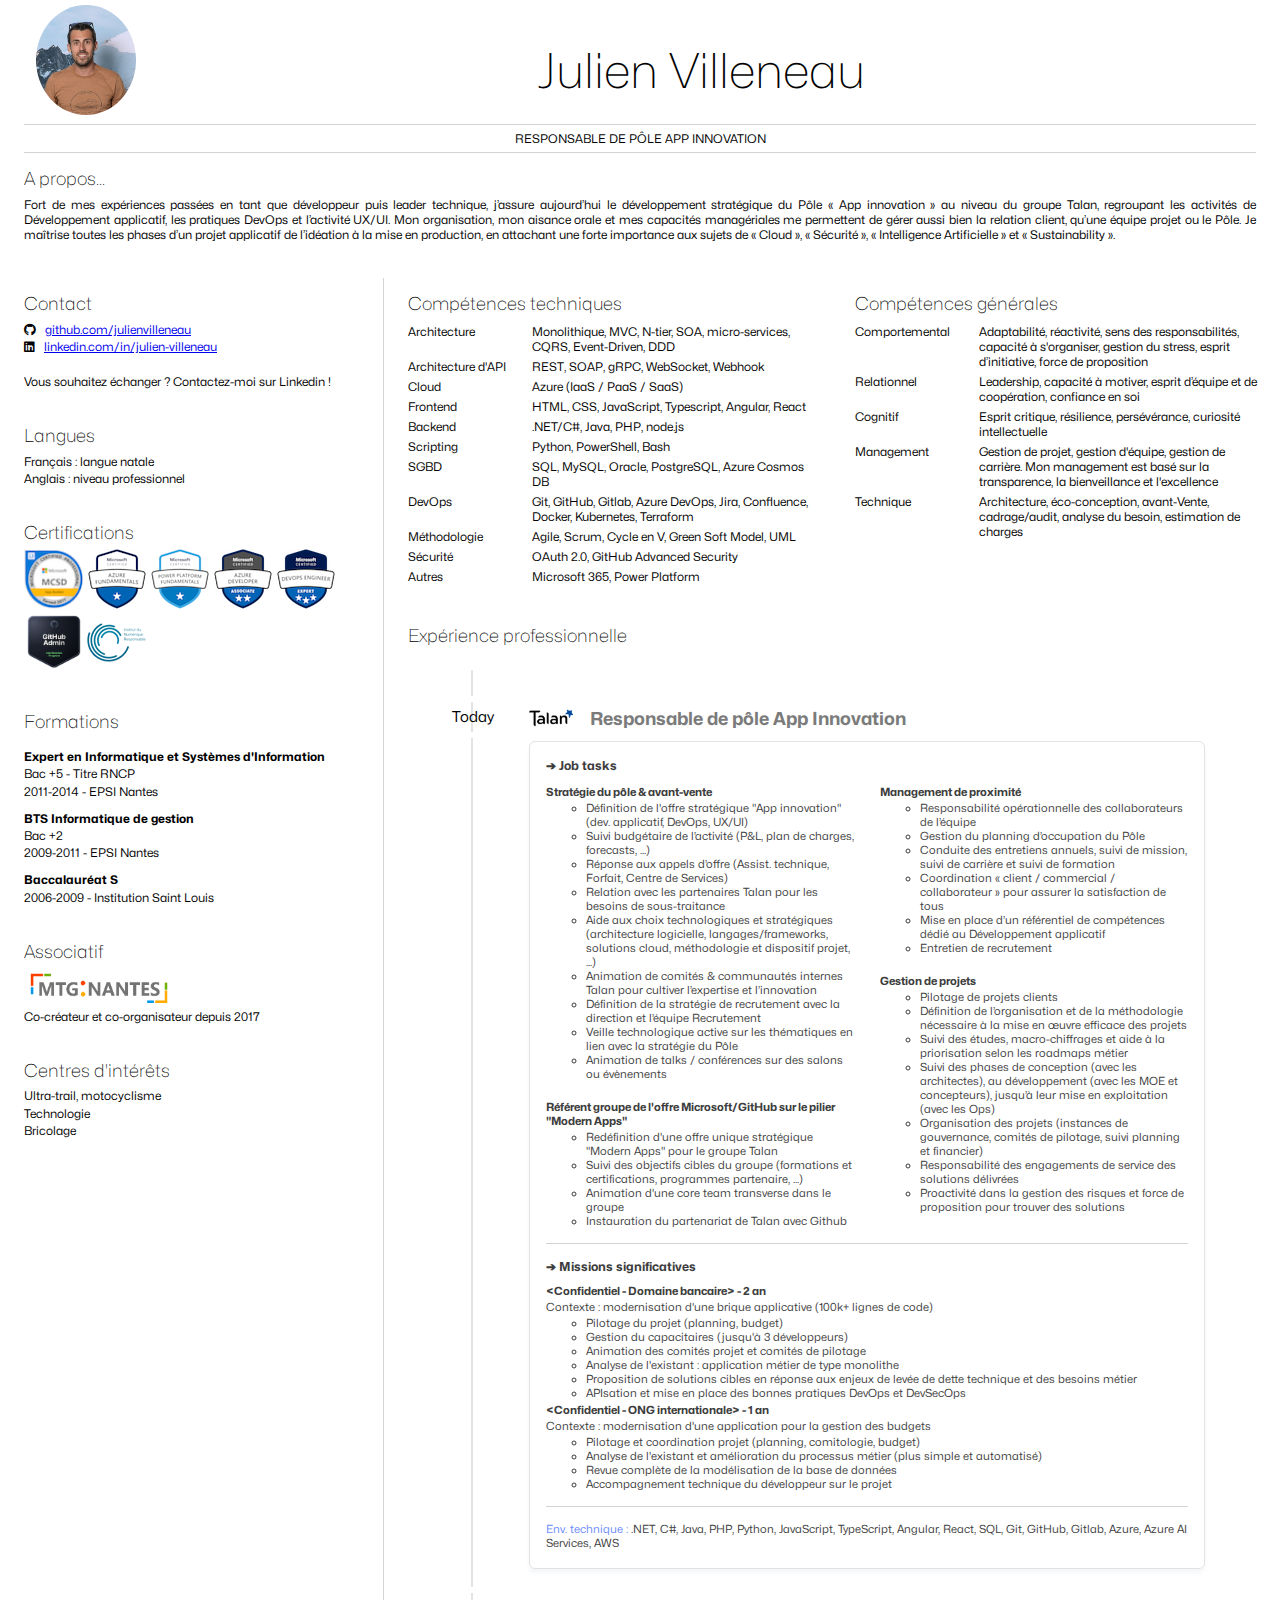
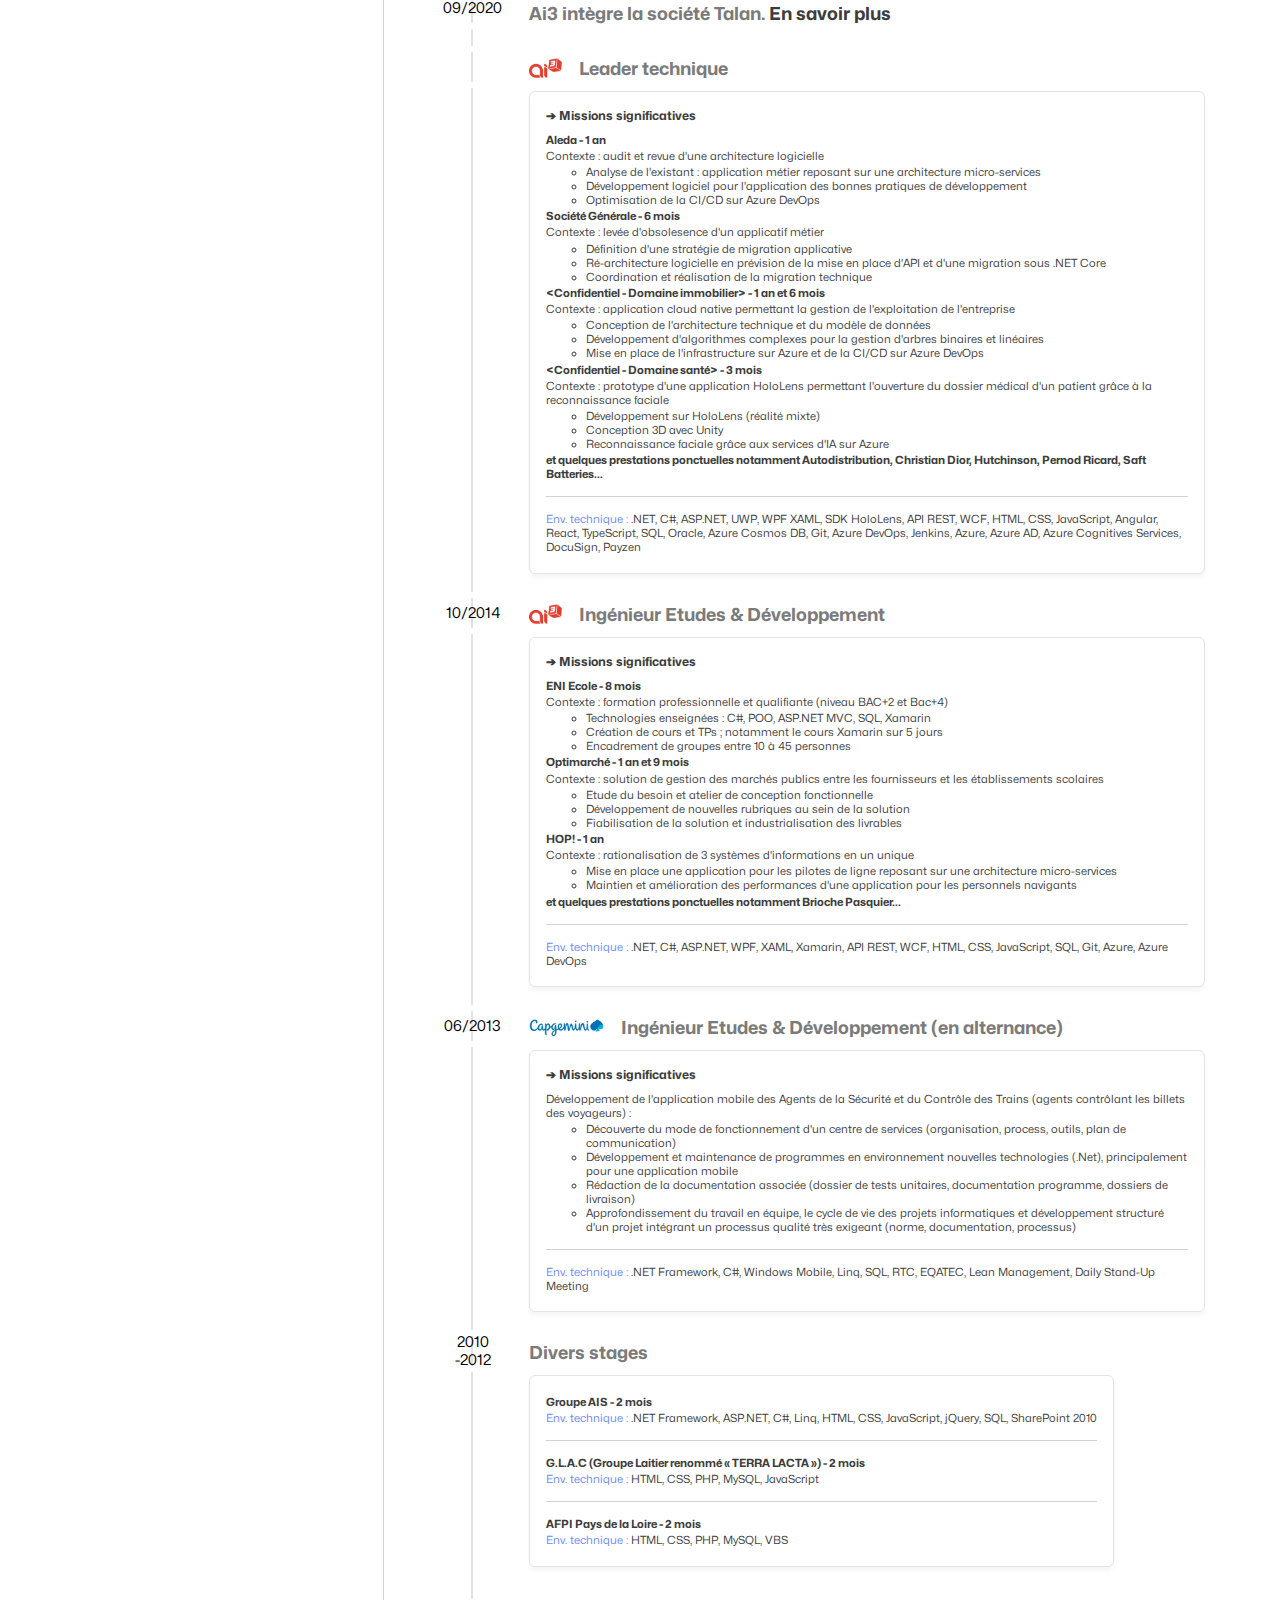
==== commit 06acc38c: "remove wrong email & some fixes" ====
--- a/index.html
+++ b/index.html
@@ -34,11 +34,7 @@
          <main>
              <article id="mainLeft">
                  <section id="contact">
-                     <h2>Contact</h2>
-                     <p>
-                        <i class="fa fa-envelope" aria-hidden="true"></i>
-                        <a href="mailto:contact@julienvilleneau.com">contact@julienvilleneau.com</a>
-                    </p>
+                    <h2>Contact</h2>
                     <p>
                         <i class="fab fa-github" aria-hidden="true"></i>
                         <a href="github.com/julienvilleneau">github.com/julienvilleneau</a>
@@ -47,11 +43,13 @@
                         <i class="fab fa-linkedin" aria-hidden="true"></i>
                         <a href="linkedin.com/linkedin-username">linkedin.com/in/julien-villeneau</a>
                     </p>
+                    <p>&nbsp;</p>
+                    <p>Vous souhaitez échanger ? Contactez-moi sur Linkedin !</p>
                  </section>
                  <section id="languages">
                      <h2>Langues</h2>
-                     <p>Français : Natale</p>
-                     <p>Anglais : Professionnel</p>
+                     <p>Français : langue natale</p>
+                     <p>Anglais : niveau professionnel</p>
                  </section>
                  <section id="certifications">
                      <h2>Certifications</h2>
--- a/style.css
+++ b/style.css
@@ -80,14 +80,8 @@
     width: 100px;
 }
 
-#contact {
-    margin: 0 auto;
-    text-align: left;
-    border: 1px solid;
-}
-
 section {
-    margin: auto 1em 4em 2em;
+    margin: auto 1em 3em 2em;
 }
 
 i {
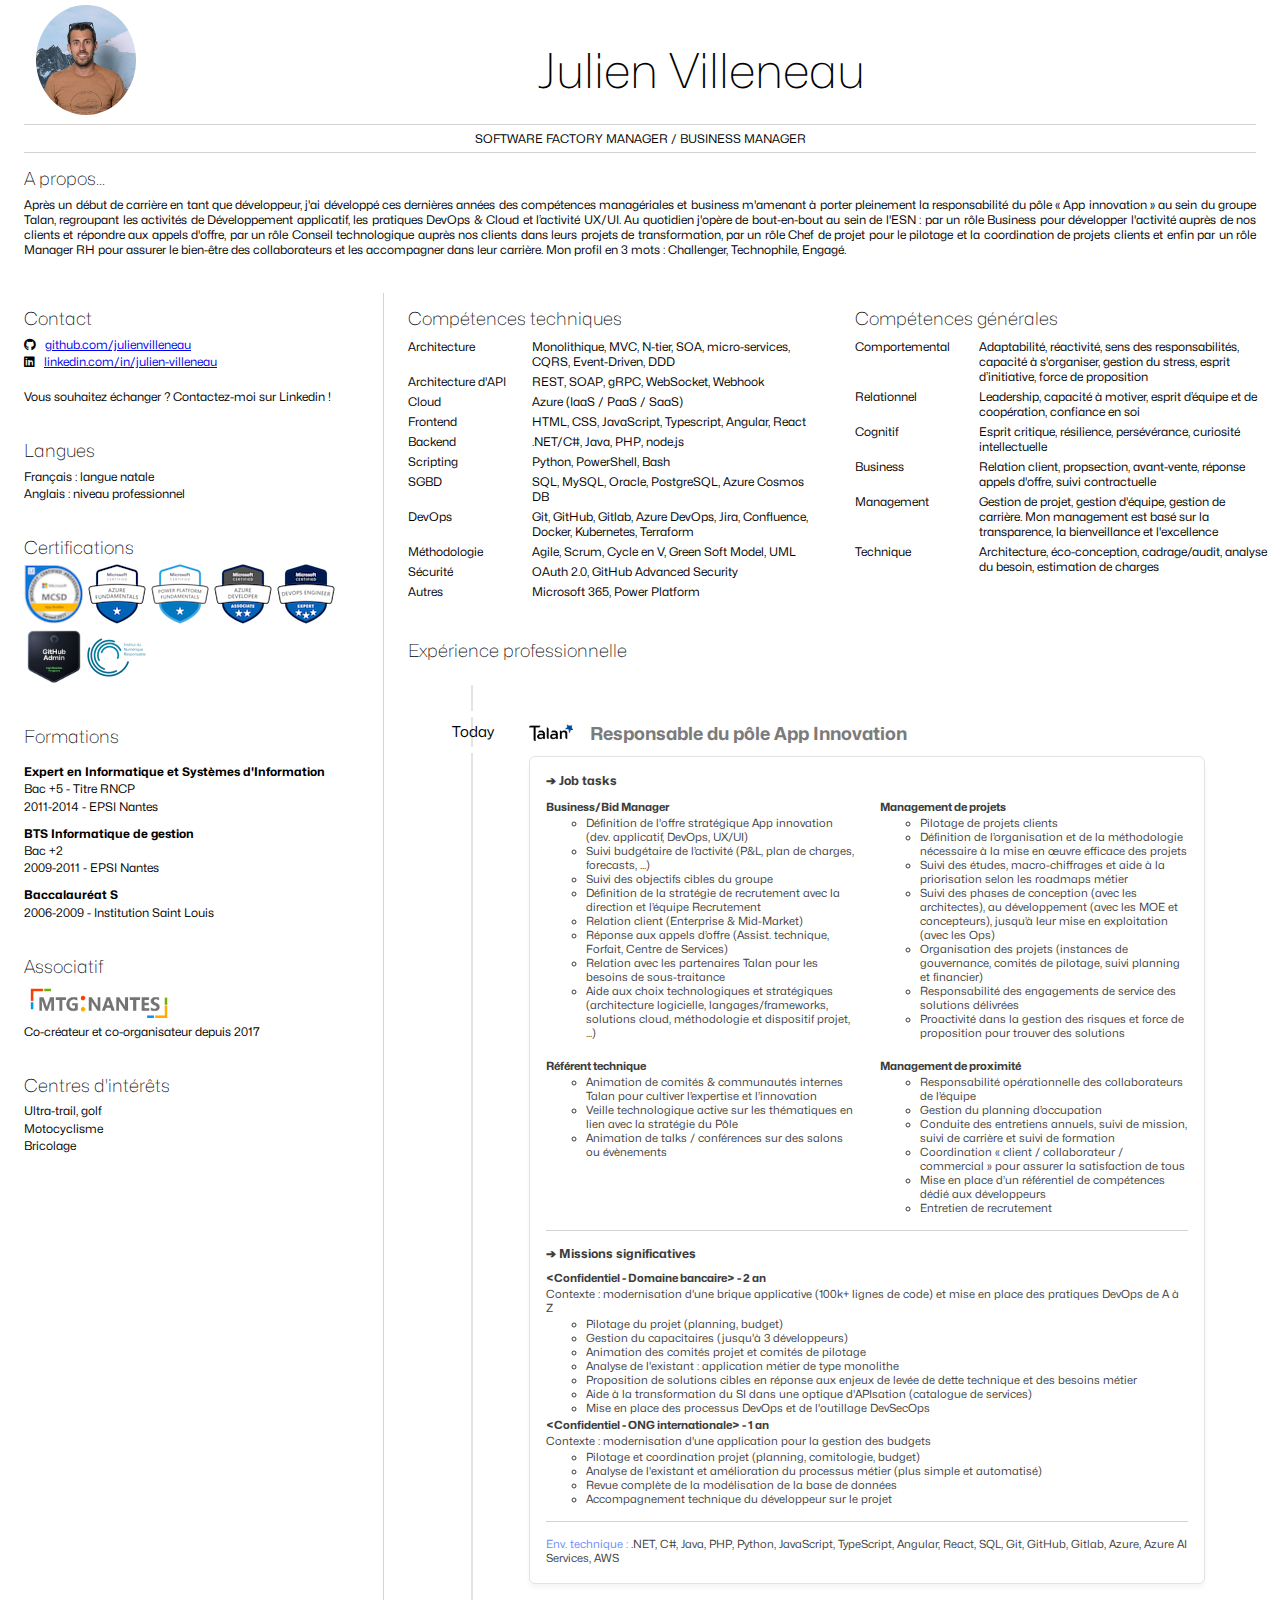
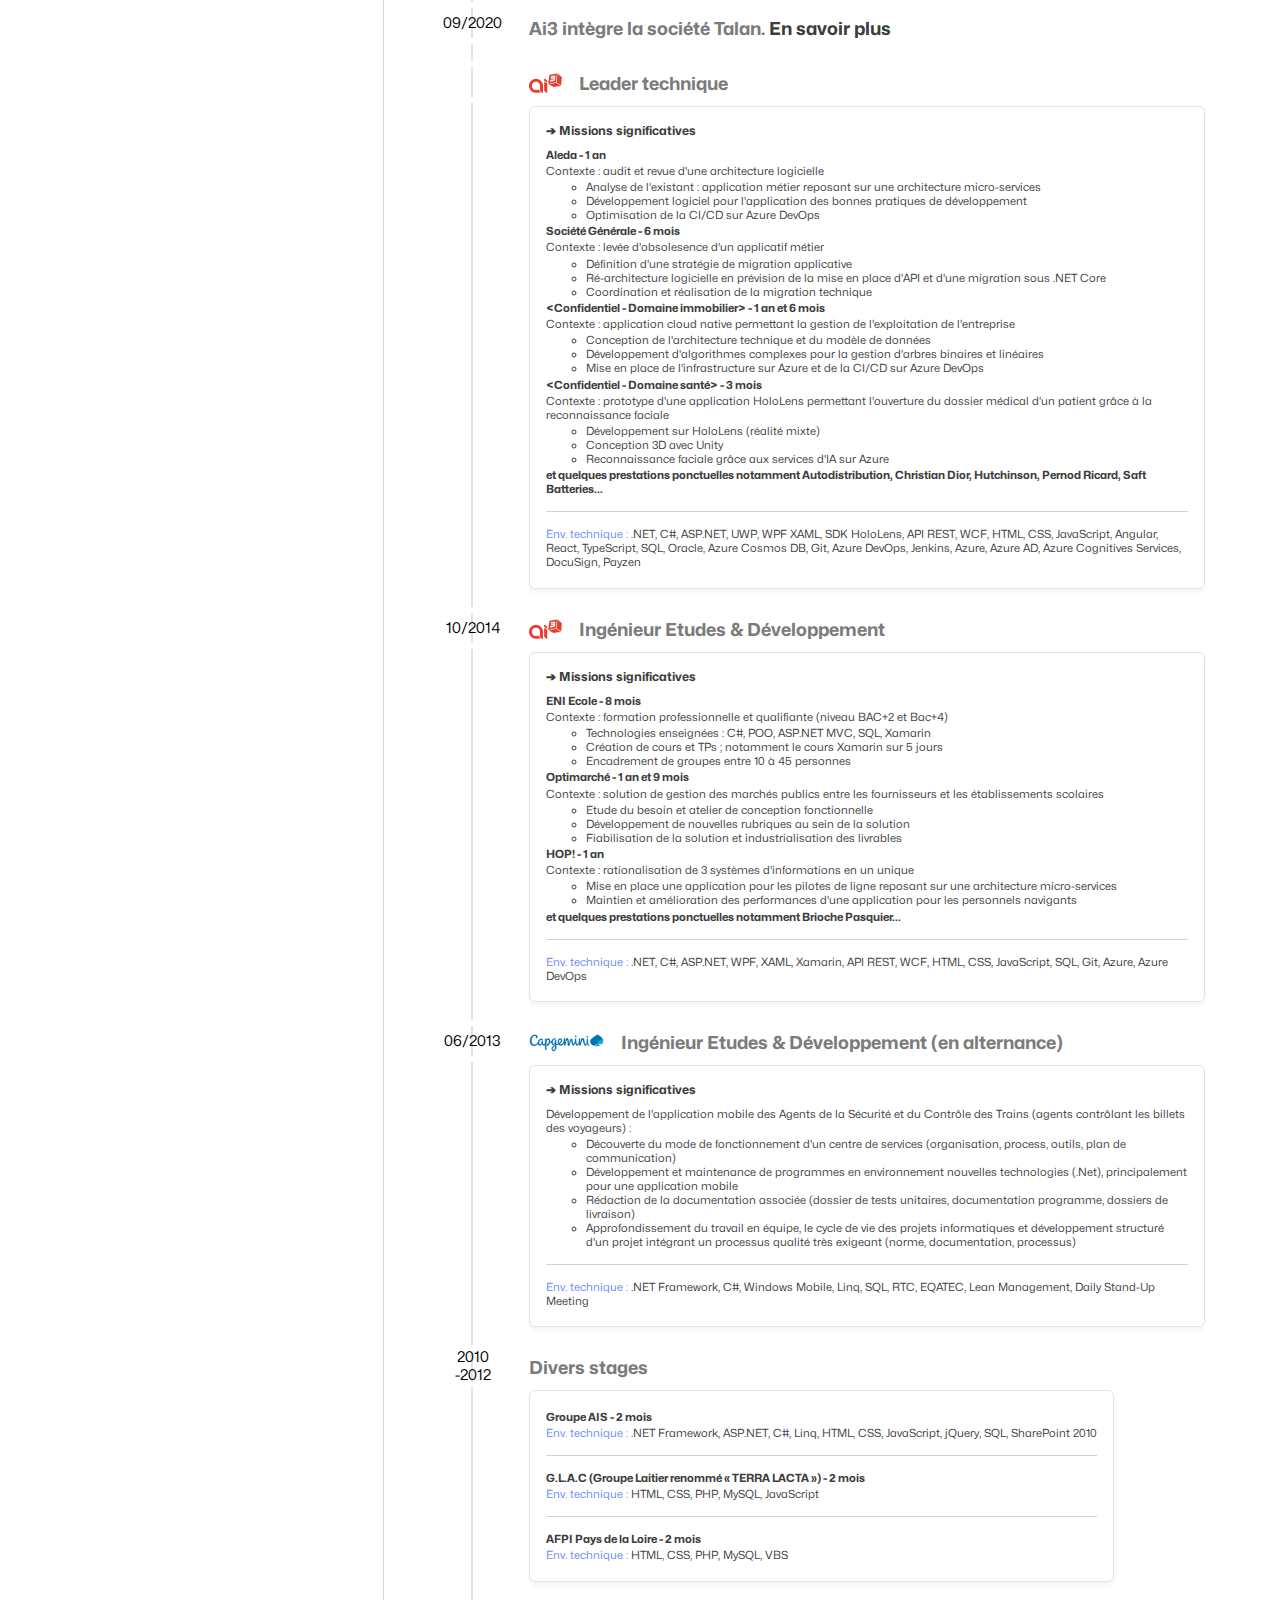
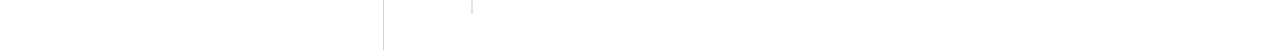
==== commit 29d10273: "Update index.html" ====
--- a/index.html
+++ b/index.html
@@ -22,13 +22,13 @@
             </div> -->
             <div id="headbandSecond">
                 <hr>
-                RESPONSABLE DE PÔLE APP INNOVATION
+                SOFTWARE FACTORY MANAGER / BUSINESS MANAGER
                 <hr>
             </div>
             <h2>A propos...</h2>
             <p class="justify">
-                Fort de mes expériences passées en tant que développeur puis leader technique, j’assure aujourd’hui le développement stratégique du Pôle « App innovation » au niveau du groupe Talan, regroupant les activités de Développement applicatif, les pratiques DevOps et l’activité UX/UI. Mon organisation, mon aisance orale et mes capacités managériales me permettent de gérer aussi bien la relation client, qu’une équipe projet ou le Pôle.
-                Je maîtrise toutes les phases d’un projet applicatif de l’idéation à la mise en production, en attachant une forte importance aux sujets de « Cloud », « Sécurité », « Intelligence Artificielle » et « Sustainability ».
+                Après un début de carrière en tant que développeur, j'ai développé ces dernières années des compétences managériales et business m'amenant à porter pleinement la responsabilité du pôle « App innovation » au sein du groupe Talan, regroupant les activités de Développement applicatif, les pratiques DevOps & Cloud et l’activité UX/UI. Au quotidien j'opère de bout-en-bout au sein de l'ESN : par un rôle Business pour développer l'activité auprès de nos clients et répondre aux appels d'offre, par un rôle Conseil technologique auprès nos clients dans leurs projets de transformation, par un rôle Chef de projet pour le pilotage et la coordination de projets clients et enfin par un rôle Manager RH pour assurer le bien-être des collaborateurs et les accompagner dans leur carrière.
+                Mon profil en 3 mots : Challenger, Technophile, Engagé.
             </p>
          </header>
          <main>
@@ -99,8 +99,8 @@
                  </section>
                  <section id="hobbies">
                     <h2>Centres d'intérêts</h2>
-                    <p>Ultra-trail, motocyclisme</p>
-                    <p>Technologie</p>
+                    <p>Ultra-trail, golf</p>
+                    <p>Motocyclisme</p>
                     <p>Bricolage</p>
                  </section>
              </article>
@@ -173,12 +173,16 @@
                                     <div>Esprit critique, résilience, persévérance, curiosité intellectuelle</div>
                                 </div>
                                 <div class="skills-grid-row">
+                                    <div>Business</div>
+                                    <div>Relation client, propsection, avant-vente, réponse appels d'offre, suivi contractuelle</div>
+                                </div>
+                                <div class="skills-grid-row">
                                     <div>Management</div>
                                     <div>Gestion de projet, gestion d'équipe, gestion de carrière. Mon management est basé sur la transparence, la bienveillance et l'excellence</div>
                                 </div>
                                 <div class="skills-grid-row">
                                     <div>Technique</div>
-                                    <div>Architecture, éco-conception, avant-Vente, cadrage/audit, analyse du besoin, estimation de charges</div>
+                                    <div>Architecture, éco-conception, cadrage/audit, analyse du besoin, estimation de charges</div>
                                 </div>
                             </div>
                         </div>
@@ -197,46 +201,34 @@
                                             <img src="./images/talan-logo.png" alt="logo Talan" />
                                         </i>
                                     </a>
-                                    <span>Responsable de pôle App Innovation</span>
+                                    <span>Responsable du pôle App Innovation</span>
                                 </div>
                                 <div class="timeline-item-experience">
                                     <h4>&#x2794; Job tasks</h4>
                                     <div class="timeline-item-experience-two-column">
                                         <div>
-                                            <p><strong>Stratégie du pôle & avant-vente</strong></p>
+                                            <p><strong>Business/Bid Manager</strong></p>
                                             <ul>
-                                                <li>Définition de l'offre stratégique "App innovation" (dev. applicatif, DevOps, UX/UI)</li>
+                                                <li>Définition de l'offre stratégique App innovation (dev. applicatif, DevOps, UX/UI)</li>
                                                 <li>Suivi budgétaire de l’activité (P&L, plan de charges, forecasts, ...)</li>
+                                                <li>Suivi des objectifs cibles du groupe</li>
+                                                <li>Définition de la stratégie de recrutement avec la direction et l’équipe Recrutement</li>
+                                                <li>Relation client (Enterprise & Mid-Market)</li>
                                                 <li>Réponse aux appels d’offre (Assist. technique, Forfait, Centre de Services)</li>
                                                 <li>Relation avec les partenaires Talan pour les besoins de sous-traitance</li>
                                                 <li>Aide aux choix technologiques et stratégiques (architecture logicielle, langages/frameworks, solutions cloud, méthodologie et dispositif projet, ...)</li>
+                                            </ul>
+                                            <p>&nbsp;</p>
+                                            <p><strong>Référent technique</strong></p>
+                                            <ul>
                                                 <li>Animation de comités & communautés internes Talan pour cultiver l’expertise et l’innovation</li>
-                                                <li>Définition de la stratégie de recrutement avec la direction et l’équipe Recrutement</li>
                                                 <li>Veille technologique active sur les thématiques en lien avec la stratégie du Pôle</li>
                                                 <li>Animation de talks / conférences sur des salons ou évènements</li>
-                                            </ul>
-                                            <p>&nbsp;</p>
-                                            <p><strong>Référent groupe de l'offre Microsoft/GitHub sur le pilier "Modern Apps"</strong></p>
-                                            <ul>
-                                                <li>Redéfinition d'une offre unique stratégique "Modern Apps" pour le groupe Talan</li>
-                                                <li>Suivi des objectifs cibles du groupe (formations et certifications, programmes partenaire, ...)</li>
-                                                <li>Animation d'une core team transverse dans le groupe</li>
-                                                <li>Instauration du partenariat de Talan avec Github</li>
                                             </ul>
                                         </div>
                                         <div></div>
                                         <div>
-                                            <p><strong>Management de proximité</strong></p>
-                                            <ul>
-                                                <li>Responsabilité opérationnelle des collaborateurs de l’équipe</li>
-                                                <li>Gestion du planning d’occupation du Pôle</li>
-                                                <li>Conduite des entretiens annuels, suivi de mission, suivi de carrière et suivi de formation</li>
-                                                <li>Coordination « client / commercial / collaborateur » pour assurer la satisfaction de tous</li>
-                                                <li>Mise en place d’un référentiel de compétences dédié au Développement applicatif</li>
-                                                <li>Entretien de recrutement</li>
-                                            </ul>
-                                            <p>&nbsp;</p>
-                                            <p><strong>Gestion de projets</strong></p>
+                                            <p><strong>Management de projets</strong></p>
                                             <ul>
                                                 <li>Pilotage de projets clients</li>
                                                 <li>Définition de l’organisation et de la méthodologie nécessaire à la mise en œuvre efficace des projets</li>
@@ -246,20 +238,31 @@
                                                 <li>Responsabilité des engagements de service des solutions délivrées</li>
                                                 <li>Proactivité dans la gestion des risques et force de proposition pour trouver des solutions</li>
                                             </ul>
+                                            <p>&nbsp;</p>
+                                            <p><strong>Management de proximité</strong></p>
+                                            <ul>
+                                                <li>Responsabilité opérationnelle des collaborateurs de l’équipe</li>
+                                                <li>Gestion du planning d’occupation</li>
+                                                <li>Conduite des entretiens annuels, suivi de mission, suivi de carrière et suivi de formation</li>
+                                                <li>Coordination « client / collaborateur / commercial » pour assurer la satisfaction de tous</li>
+                                                <li>Mise en place d’un référentiel de compétences dédié aux développeurs</li>
+                                                <li>Entretien de recrutement</li>
+                                            </ul>
                                         </div>
                                     </div>
                                     <hr class="hr-margin-15">
                                     <div>
                                         <h4>&#x2794; Missions significatives</h4>
                                         <p><strong>&#60;Confidentiel - Domaine bancaire&#62; - 2 an</strong></p>
-                                        <p>Contexte : modernisation d'une brique applicative (100k+ lignes de code)</p>
+                                        <p>Contexte : modernisation d'une brique applicative (100k+ lignes de code) et mise en place des pratiques DevOps de A à Z</p>
                                         <ul>
                                             <li>Pilotage du projet (planning, budget)</li>
                                             <li>Gestion du capacitaires (jusqu'à 3 développeurs)</li>
                                             <li>Animation des comités projet et comités de pilotage</li>
                                             <li>Analyse de l'existant : application métier de type monolithe</li>
                                             <li>Proposition de solutions cibles en réponse aux enjeux de levée de dette technique et des besoins métier</li>
-                                            <li>APIsation et mise en place des bonnes pratiques DevOps et DevSecOps</li>
+                                            <li>Aide à la transformation du SI dans une optique d'APIsation (catalogue de services)</li>
+                                            <li>Mise en place des processus DevOps et de l'outillage DevSecOps</li>
                                         </ul>
                                         <p><strong>&#60;Confidentiel - ONG internationale&#62; - 1 an</strong></p>
                                         <p>Contexte : modernisation d'une application pour la gestion des budgets</p>
@@ -434,4 +437,4 @@
              </article>
          </main>
      </body>
- </html>+ </html>
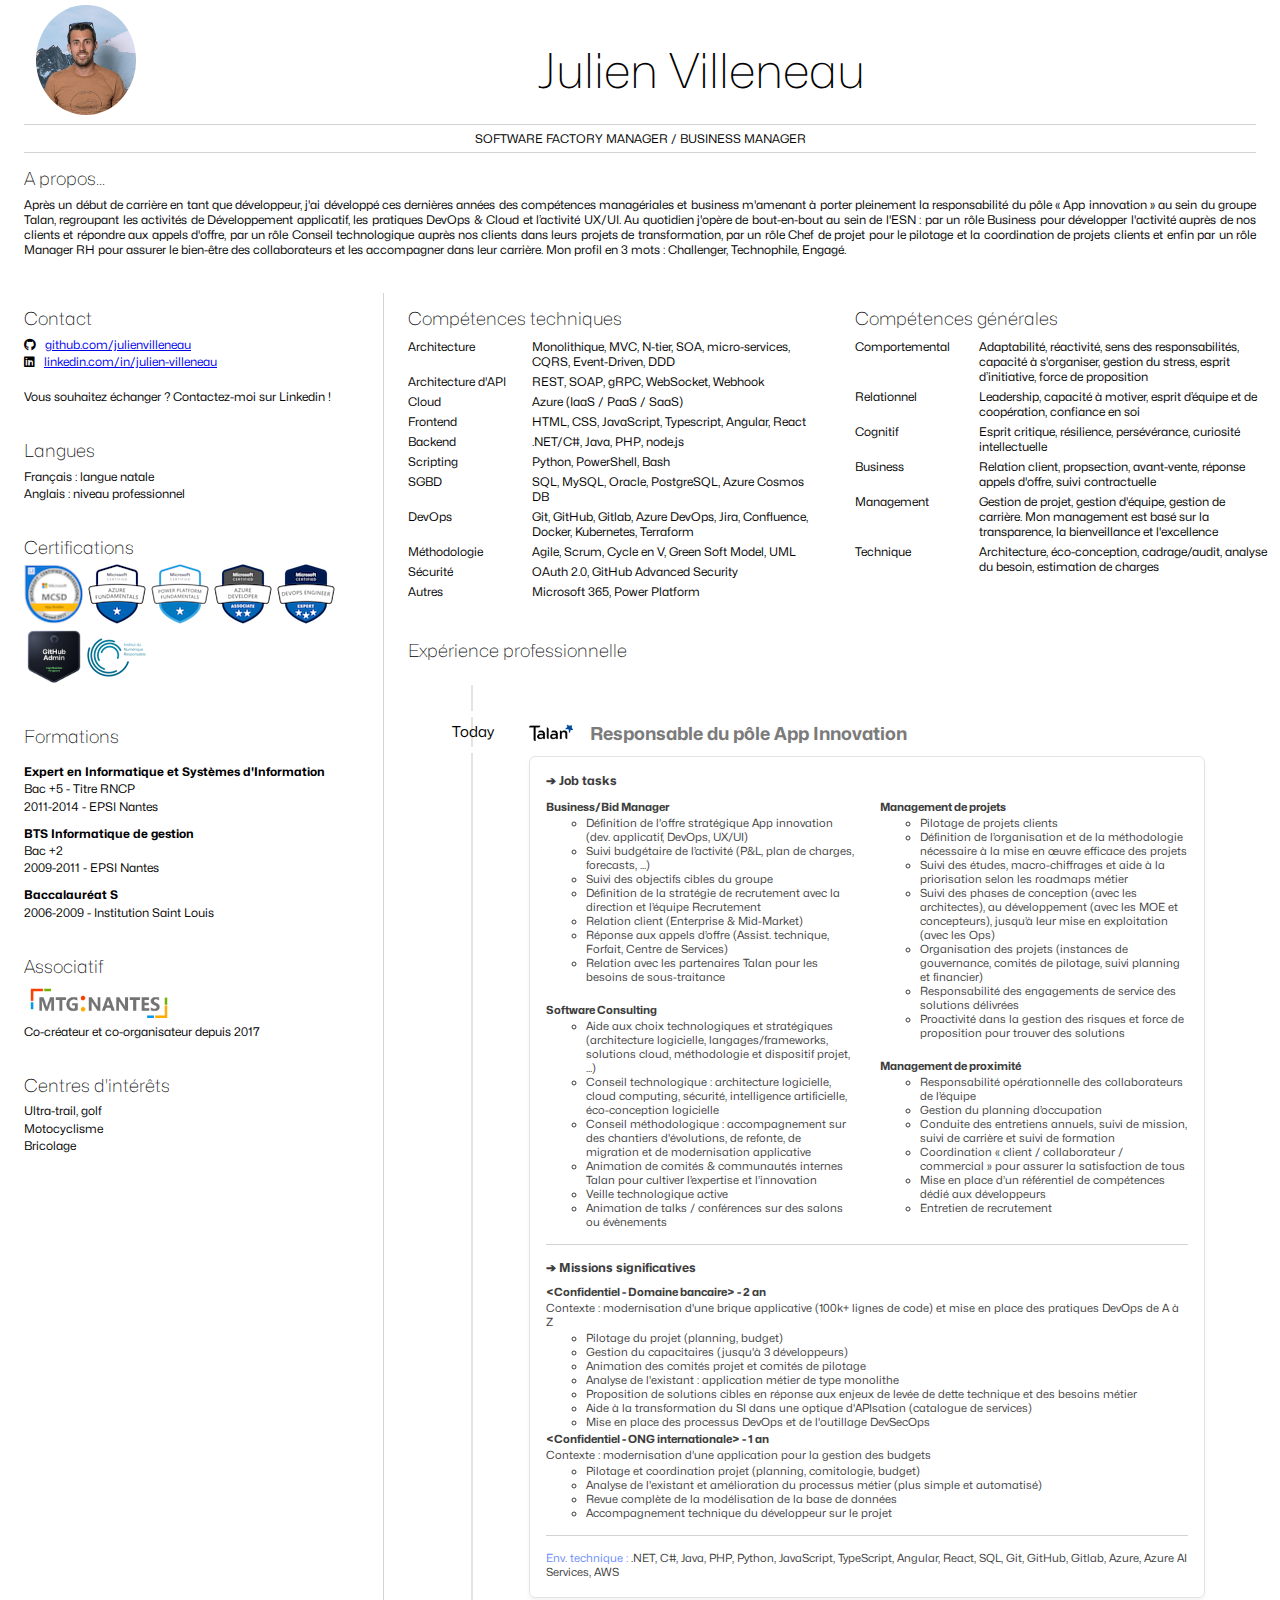
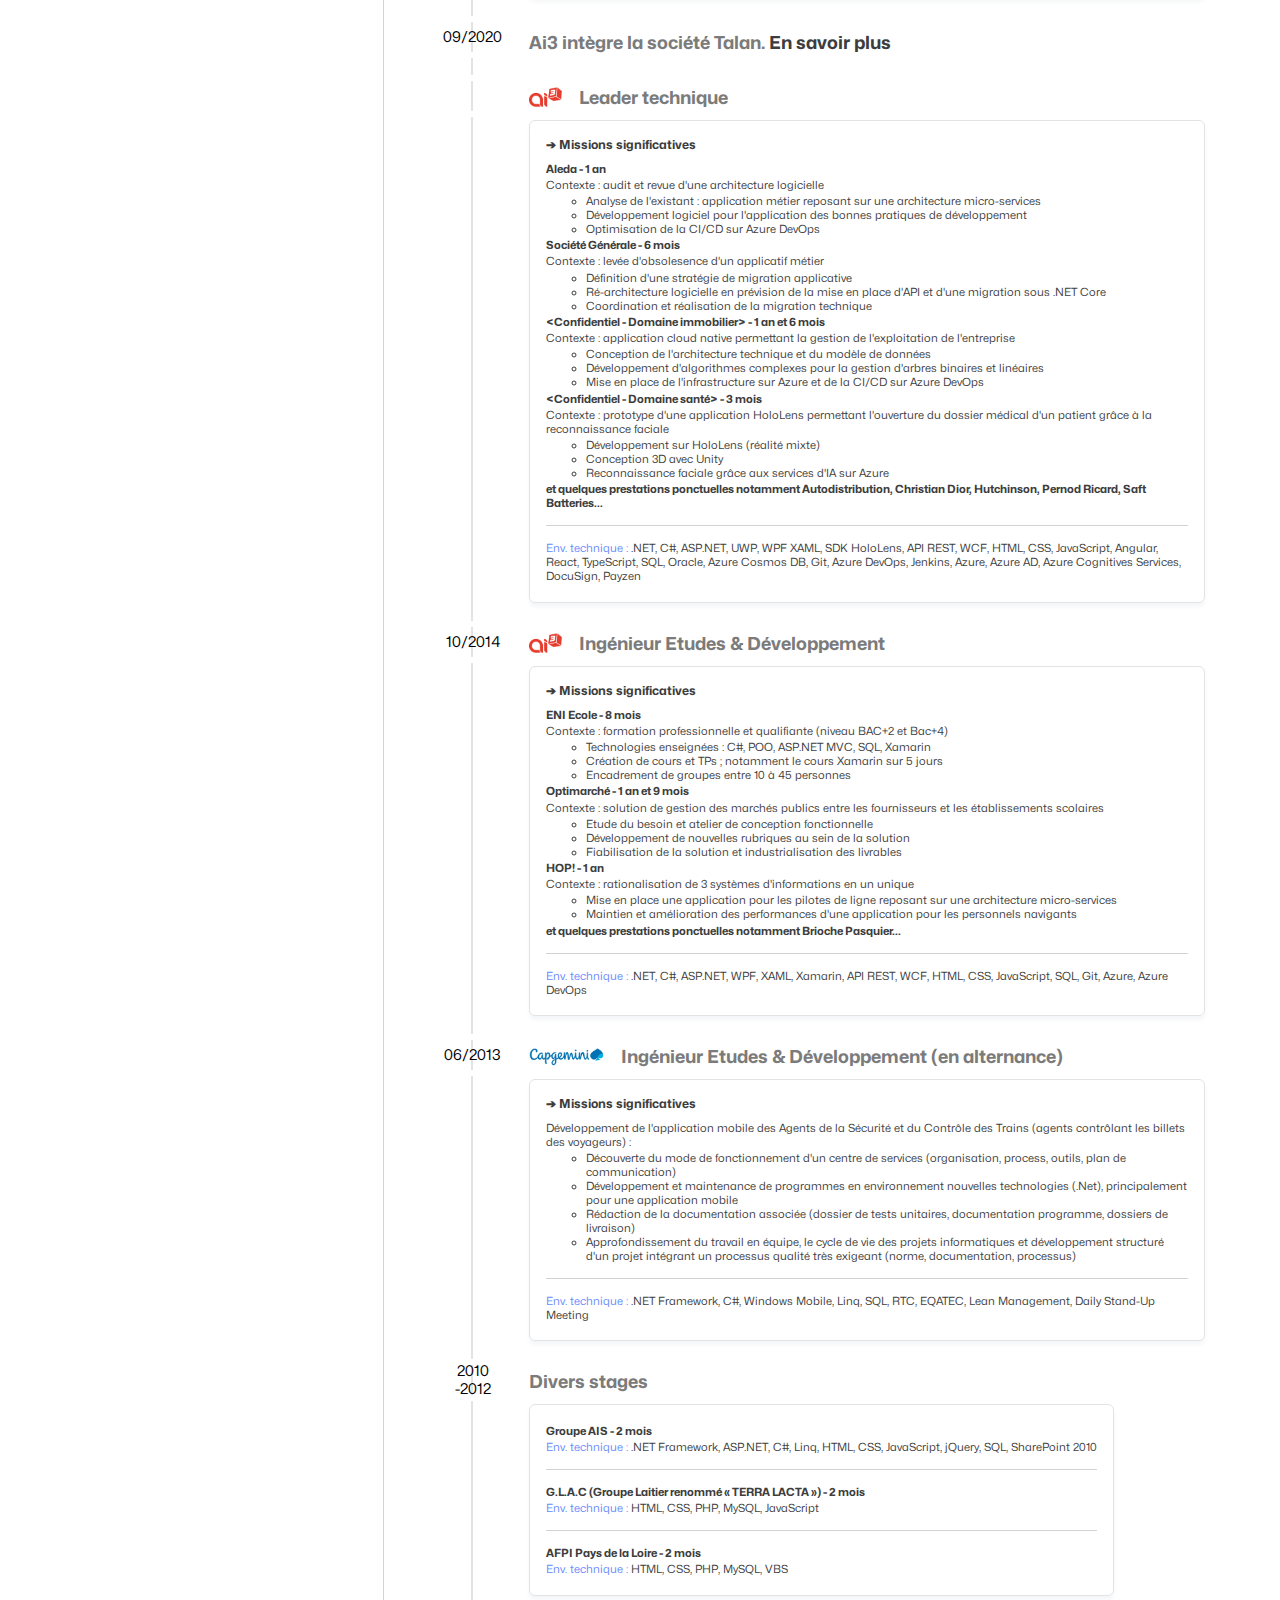
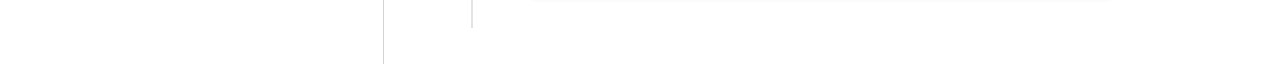
==== commit b7d71753: "Update index.html" ====
--- a/index.html
+++ b/index.html
@@ -216,13 +216,15 @@
                                                 <li>Relation client (Enterprise & Mid-Market)</li>
                                                 <li>Réponse aux appels d’offre (Assist. technique, Forfait, Centre de Services)</li>
                                                 <li>Relation avec les partenaires Talan pour les besoins de sous-traitance</li>
-                                                <li>Aide aux choix technologiques et stratégiques (architecture logicielle, langages/frameworks, solutions cloud, méthodologie et dispositif projet, ...)</li>
                                             </ul>
                                             <p>&nbsp;</p>
-                                            <p><strong>Référent technique</strong></p>
+                                            <p><strong>Software Consulting</strong></p>
                                             <ul>
+                                                <li>Aide aux choix technologiques et stratégiques (architecture logicielle, langages/frameworks, solutions cloud, méthodologie et dispositif projet, ...)</li>
+                                                <li>Conseil technologique : architecture logicielle, cloud computing, sécurité, intelligence artificielle, éco-conception logicielle</li>
+                                                <li>Conseil méthodologique : accompagnement sur des chantiers d'évolutions, de refonte, de migration et de modernisation applicative</li>
                                                 <li>Animation de comités & communautés internes Talan pour cultiver l’expertise et l’innovation</li>
-                                                <li>Veille technologique active sur les thématiques en lien avec la stratégie du Pôle</li>
+                                                <li>Veille technologique active</li>
                                                 <li>Animation de talks / conférences sur des salons ou évènements</li>
                                             </ul>
                                         </div>
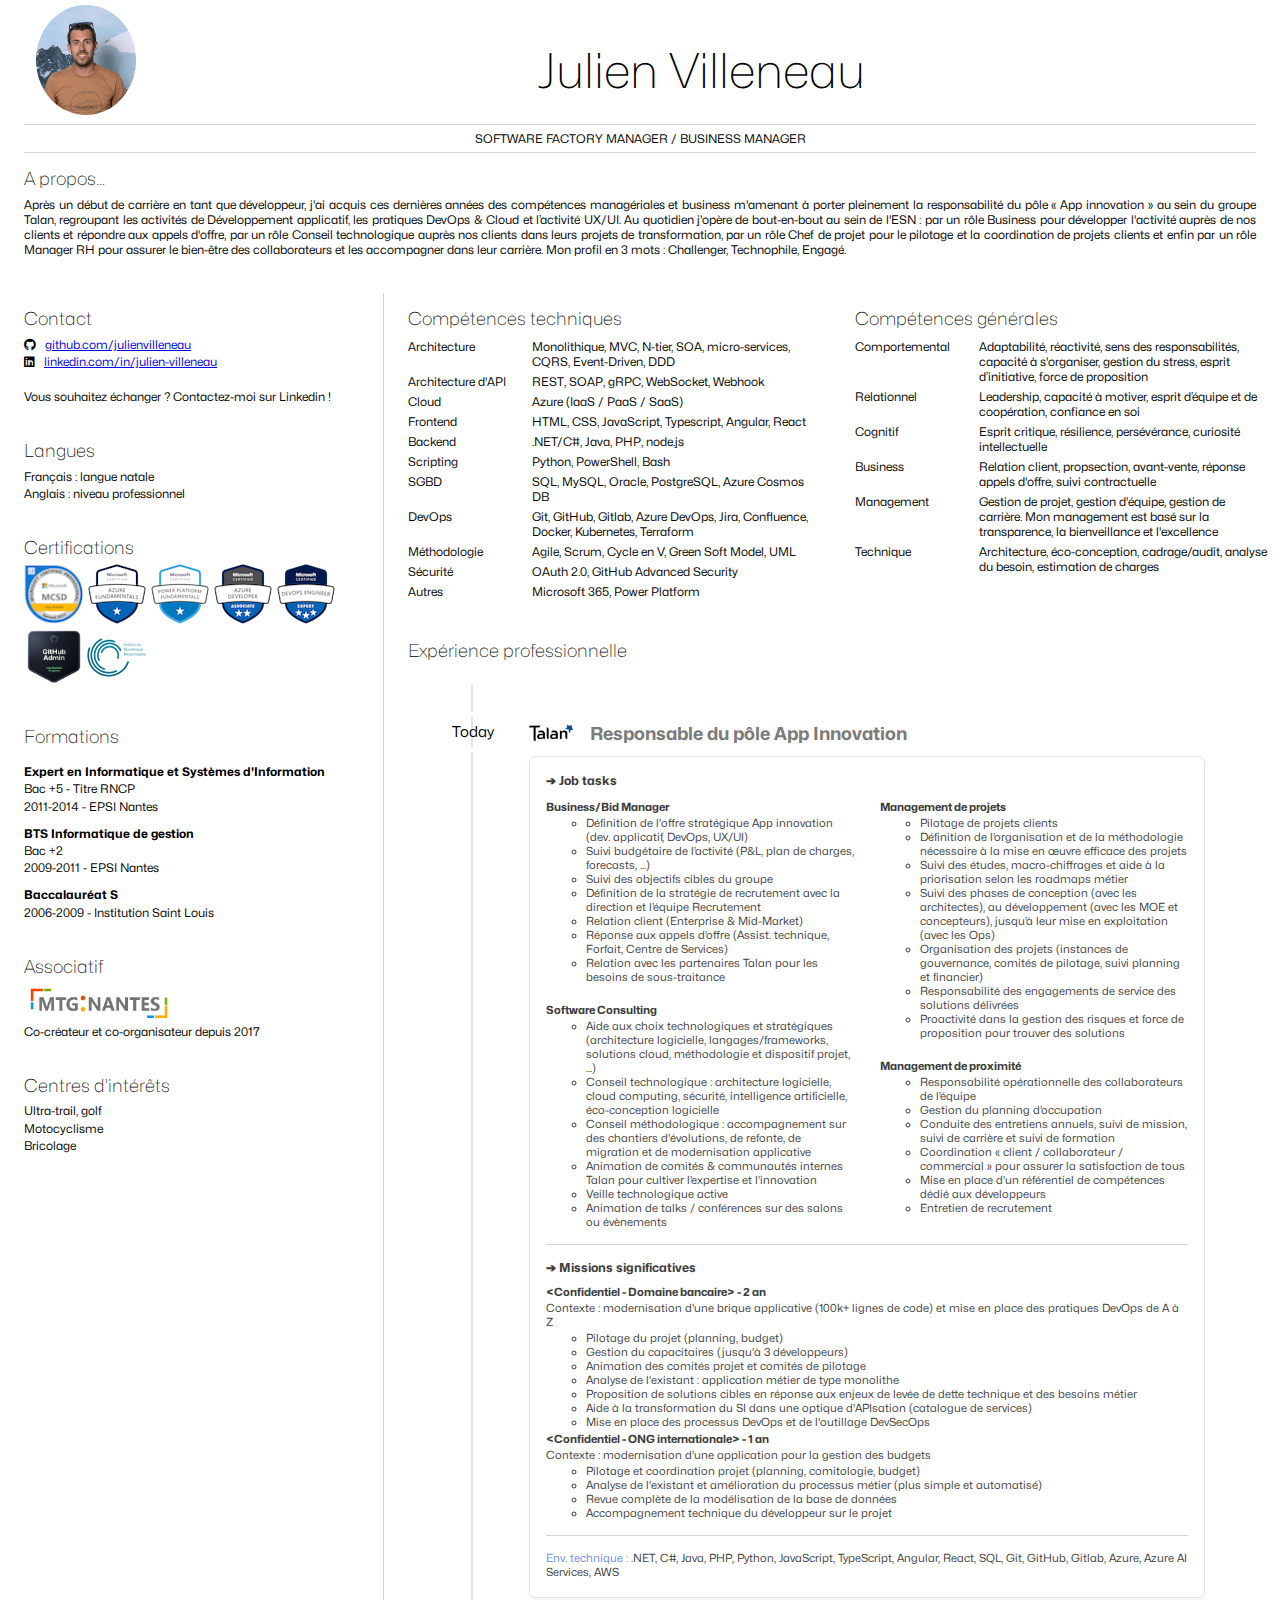
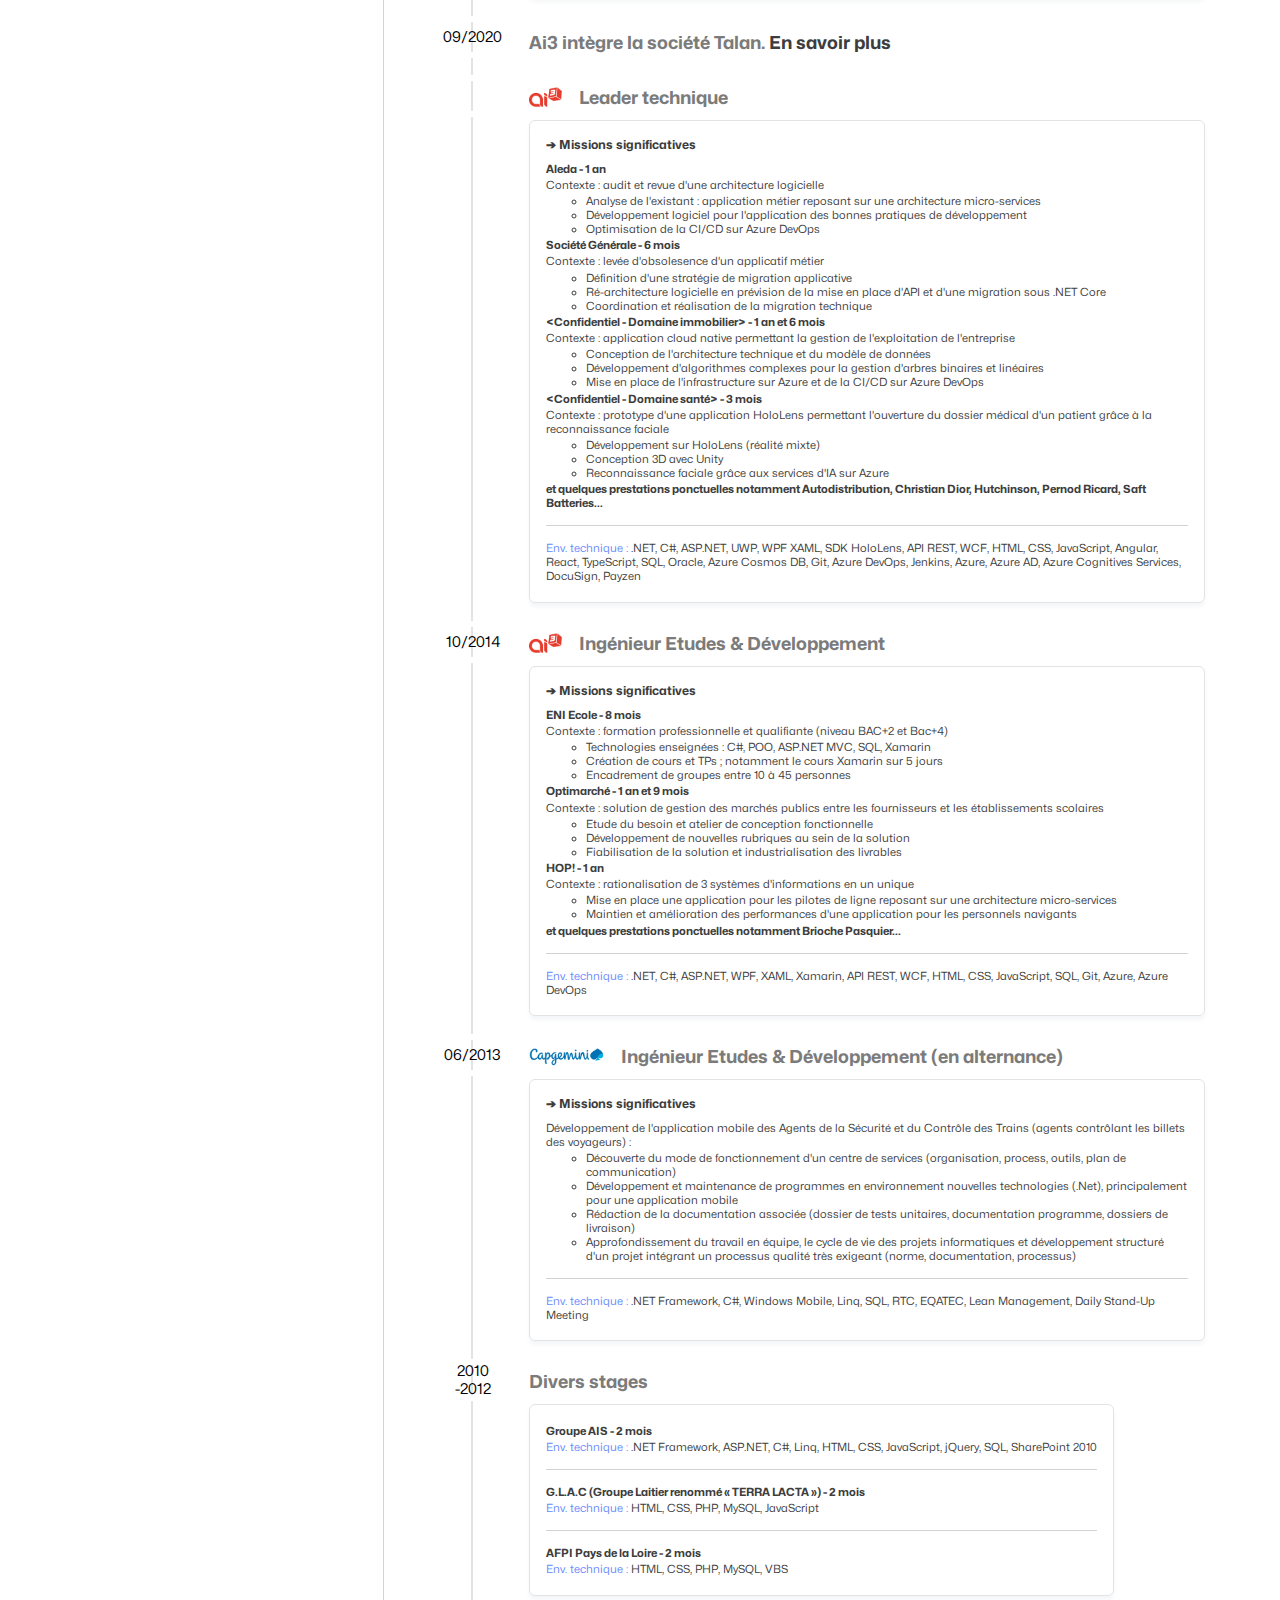
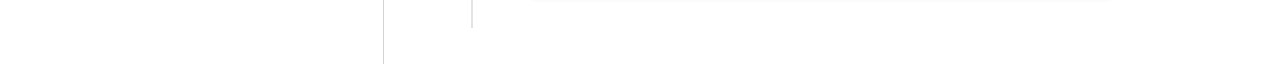
==== commit a8654520: "Update index.html" ====
--- a/index.html
+++ b/index.html
@@ -27,7 +27,7 @@
             </div>
             <h2>A propos...</h2>
             <p class="justify">
-                Après un début de carrière en tant que développeur, j'ai développé ces dernières années des compétences managériales et business m'amenant à porter pleinement la responsabilité du pôle « App innovation » au sein du groupe Talan, regroupant les activités de Développement applicatif, les pratiques DevOps & Cloud et l’activité UX/UI. Au quotidien j'opère de bout-en-bout au sein de l'ESN : par un rôle Business pour développer l'activité auprès de nos clients et répondre aux appels d'offre, par un rôle Conseil technologique auprès nos clients dans leurs projets de transformation, par un rôle Chef de projet pour le pilotage et la coordination de projets clients et enfin par un rôle Manager RH pour assurer le bien-être des collaborateurs et les accompagner dans leur carrière.
+                Après un début de carrière en tant que développeur, j'ai acquis ces dernières années des compétences managériales et business m'amenant à porter pleinement la responsabilité du pôle « App innovation » au sein du groupe Talan, regroupant les activités de Développement applicatif, les pratiques DevOps & Cloud et l’activité UX/UI. Au quotidien j'opère de bout-en-bout au sein de l'ESN : par un rôle Business pour développer l'activité auprès de nos clients et répondre aux appels d'offre, par un rôle Conseil technologique auprès nos clients dans leurs projets de transformation, par un rôle Chef de projet pour le pilotage et la coordination de projets clients et enfin par un rôle Manager RH pour assurer le bien-être des collaborateurs et les accompagner dans leur carrière.
                 Mon profil en 3 mots : Challenger, Technophile, Engagé.
             </p>
          </header>
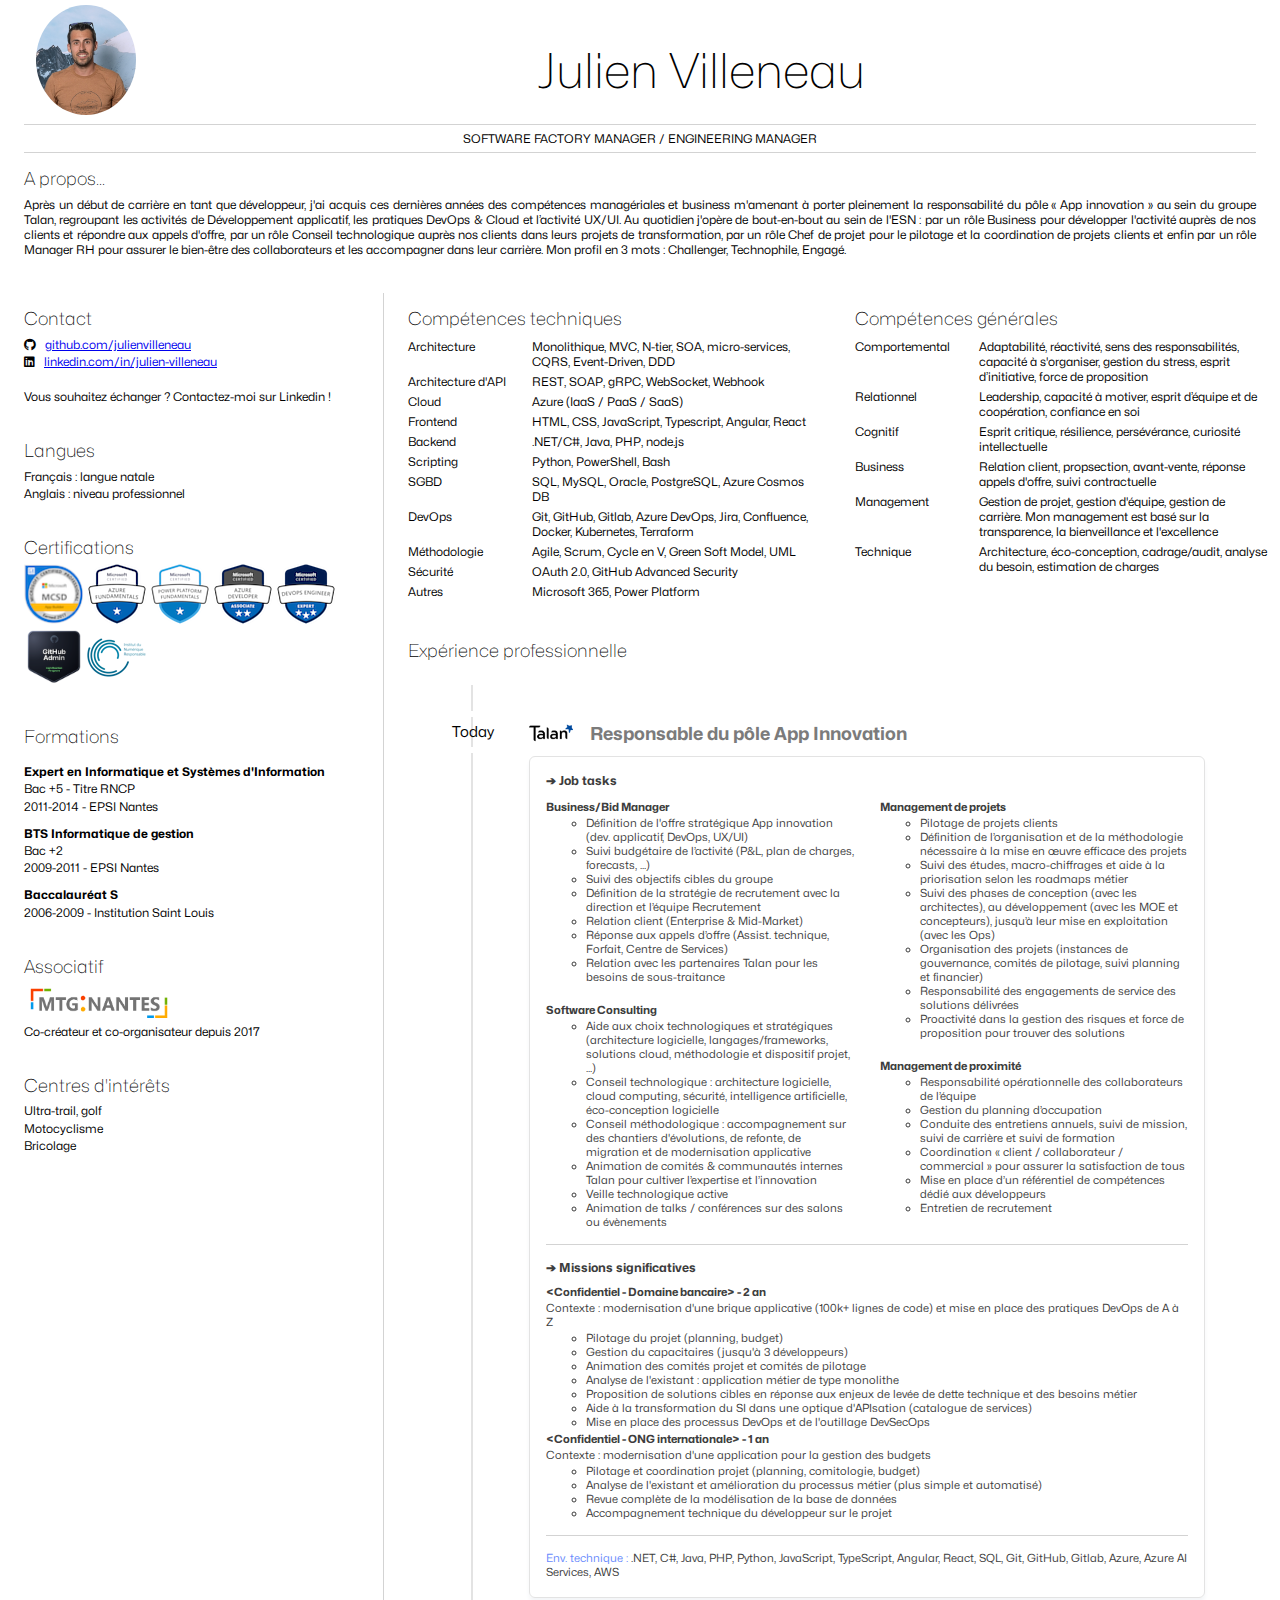
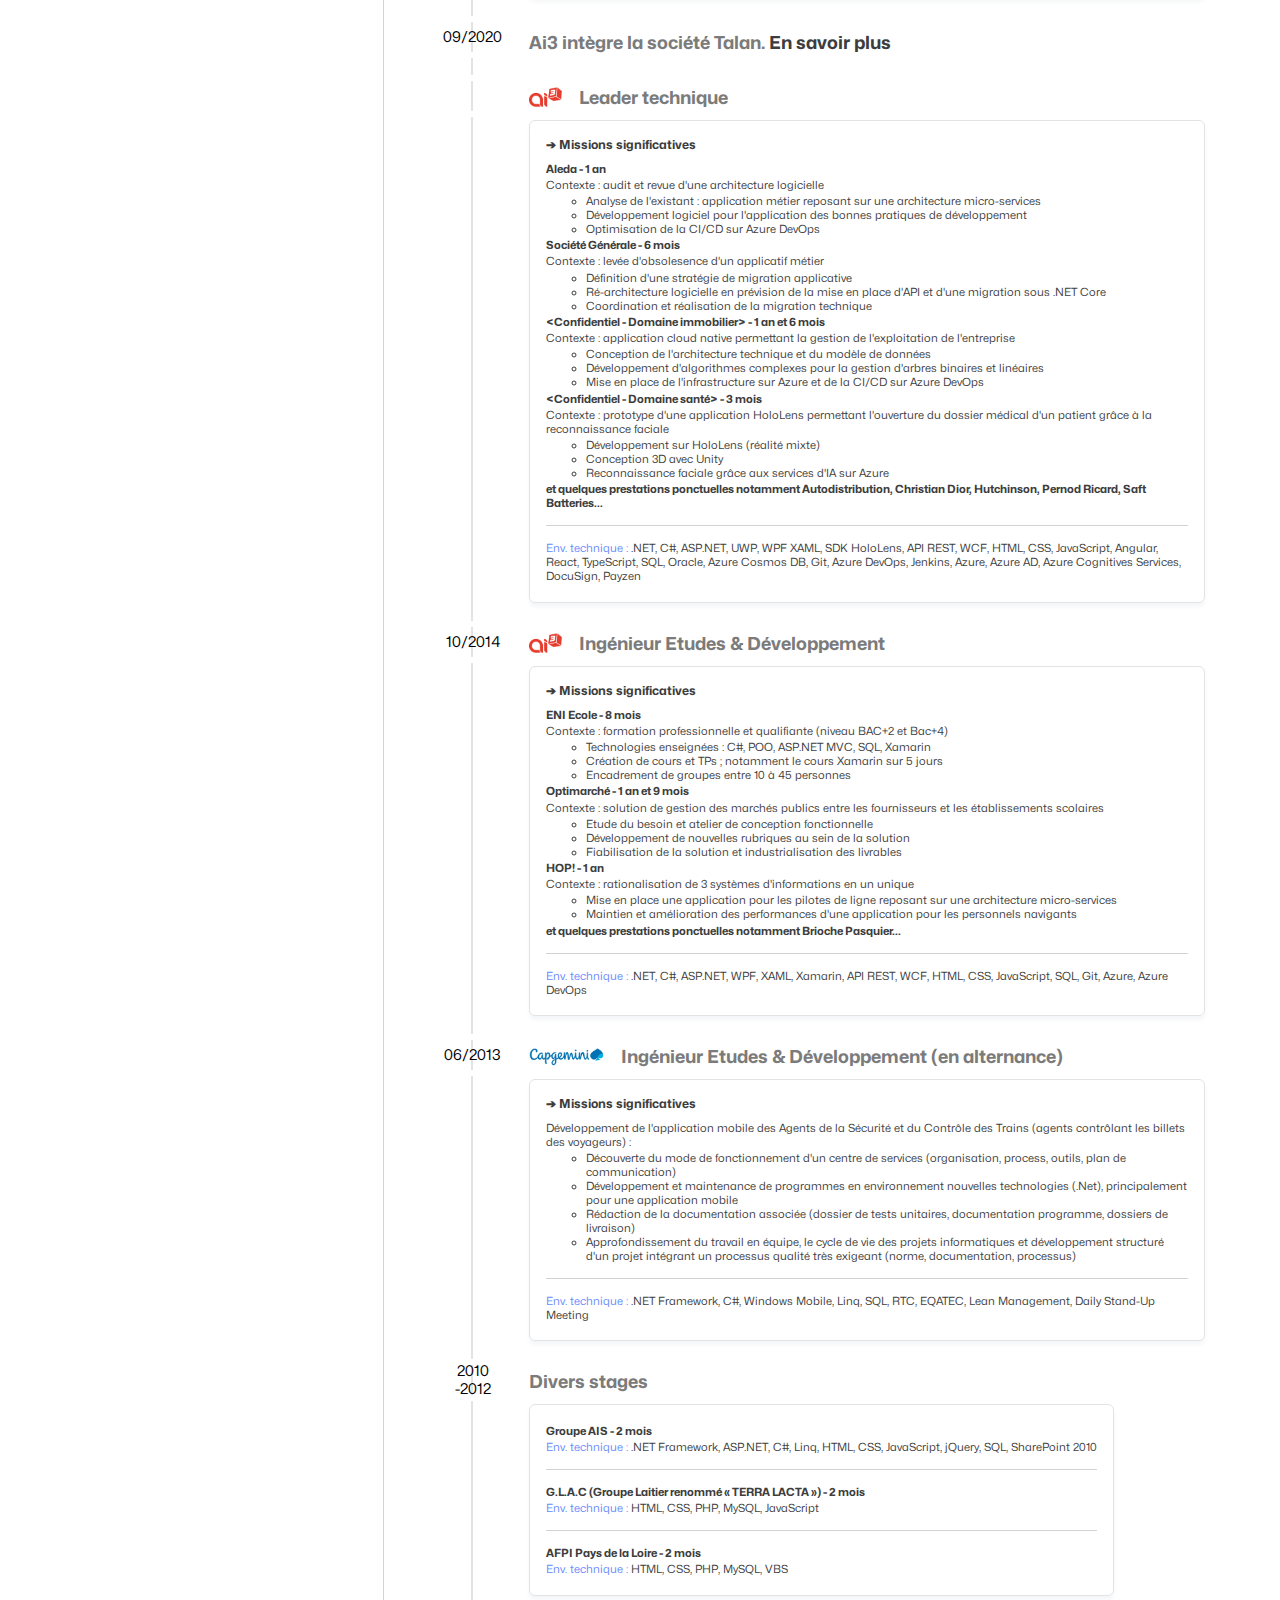
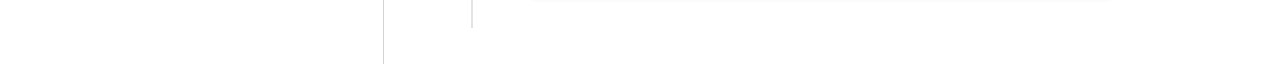
==== commit 7c71e1c2: "Update index.html" ====
--- a/index.html
+++ b/index.html
@@ -22,7 +22,7 @@
             </div> -->
             <div id="headbandSecond">
                 <hr>
-                SOFTWARE FACTORY MANAGER / BUSINESS MANAGER
+                SOFTWARE FACTORY MANAGER / ENGINEERING MANAGER
                 <hr>
             </div>
             <h2>A propos...</h2>
@@ -37,11 +37,11 @@
                     <h2>Contact</h2>
                     <p>
                         <i class="fab fa-github" aria-hidden="true"></i>
-                        <a href="github.com/julienvilleneau">github.com/julienvilleneau</a>
+                        <a href="https://www.github.com/julienvilleneau">github.com/julienvilleneau</a>
                     </p>
                     <p>
                         <i class="fab fa-linkedin" aria-hidden="true"></i>
-                        <a href="linkedin.com/linkedin-username">linkedin.com/in/julien-villeneau</a>
+                        <a href="https://www.linkedin.com/in/julien-villeneau">linkedin.com/in/julien-villeneau</a>
                     </p>
                     <p>&nbsp;</p>
                     <p>Vous souhaitez échanger ? Contactez-moi sur Linkedin !</p>
